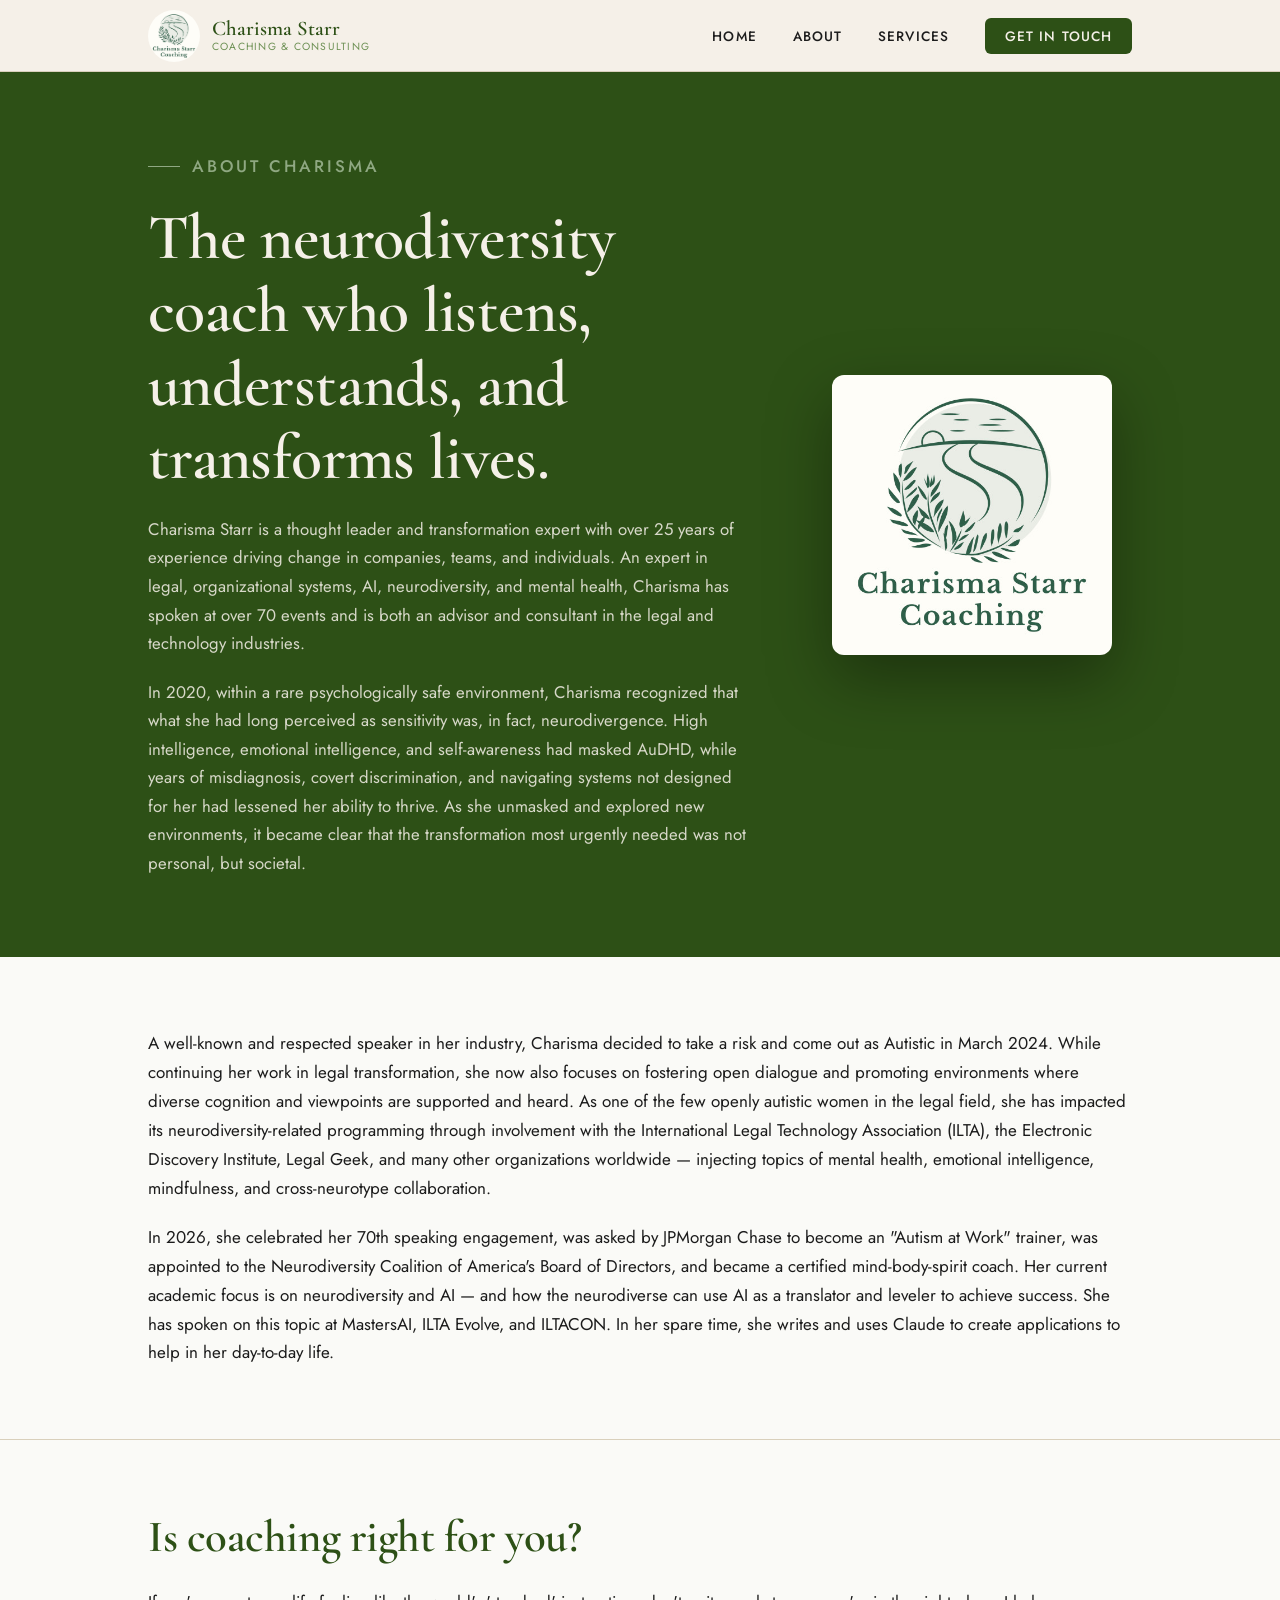
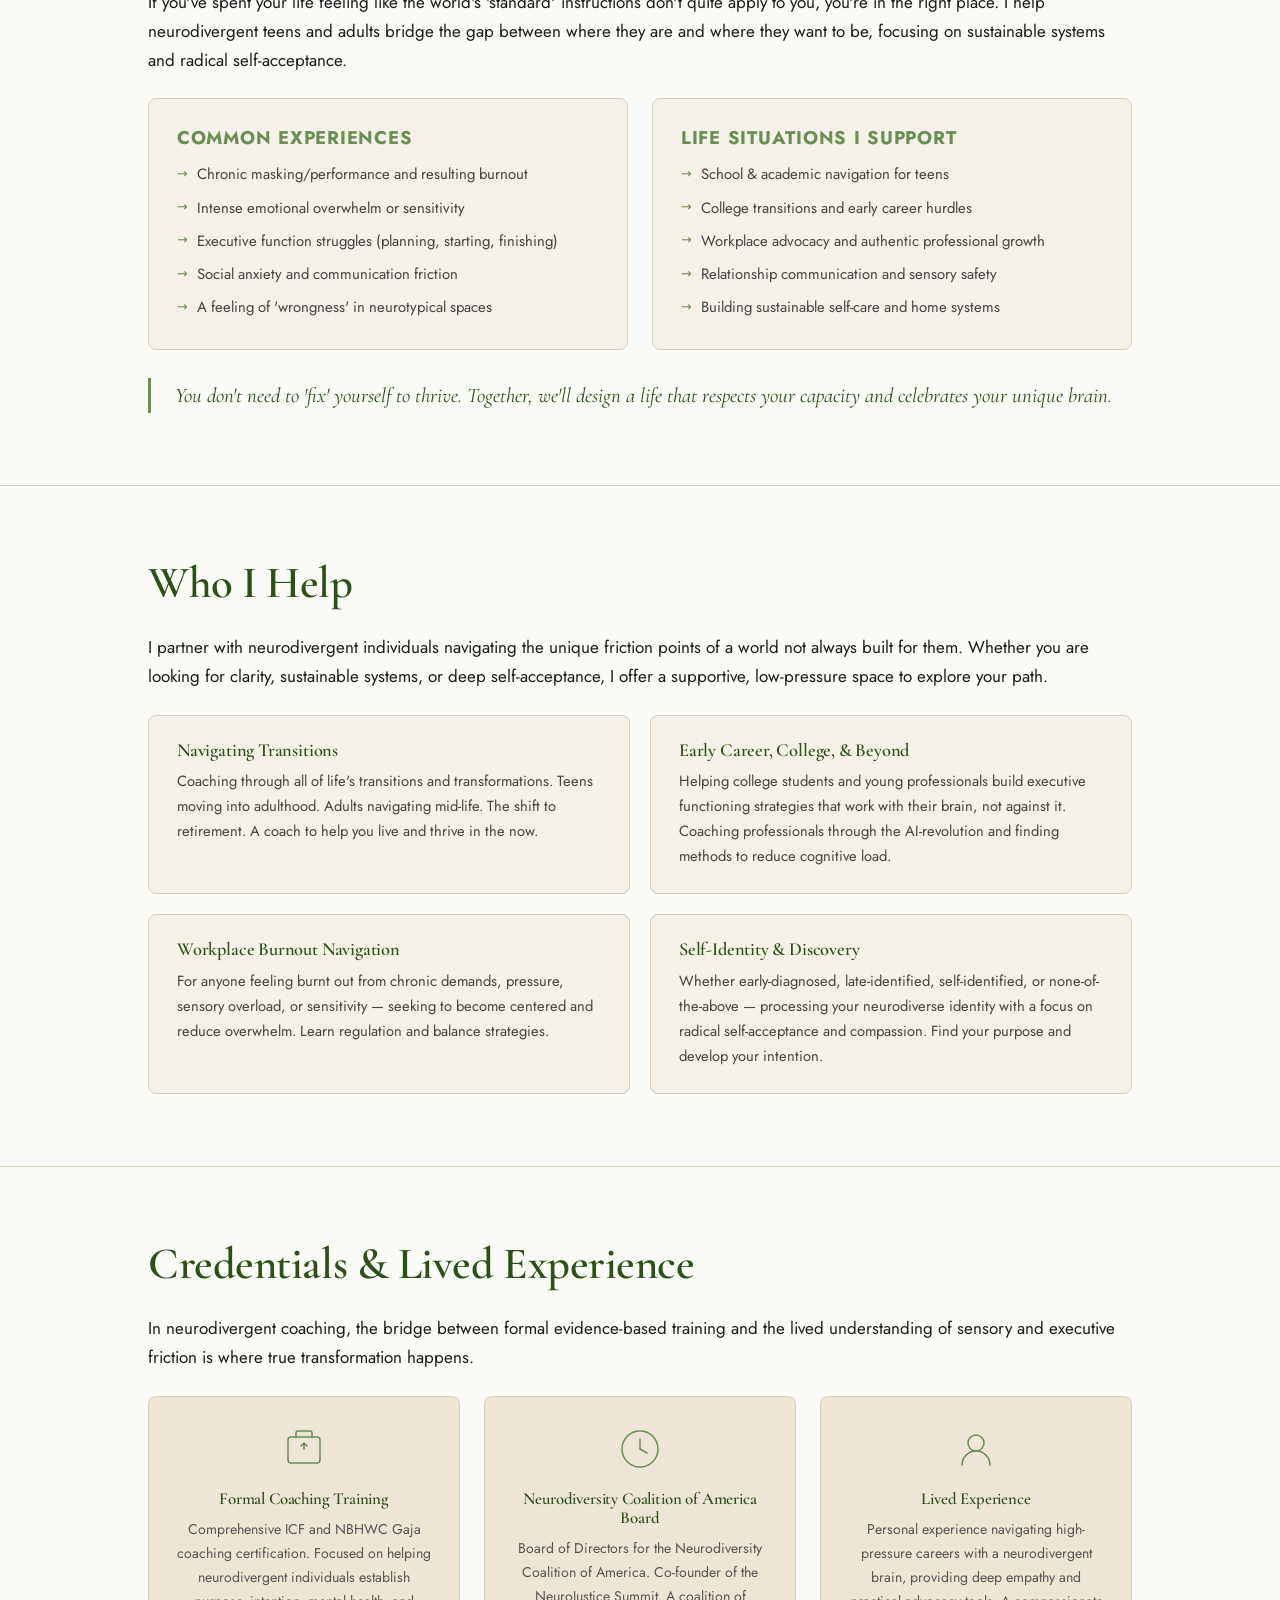
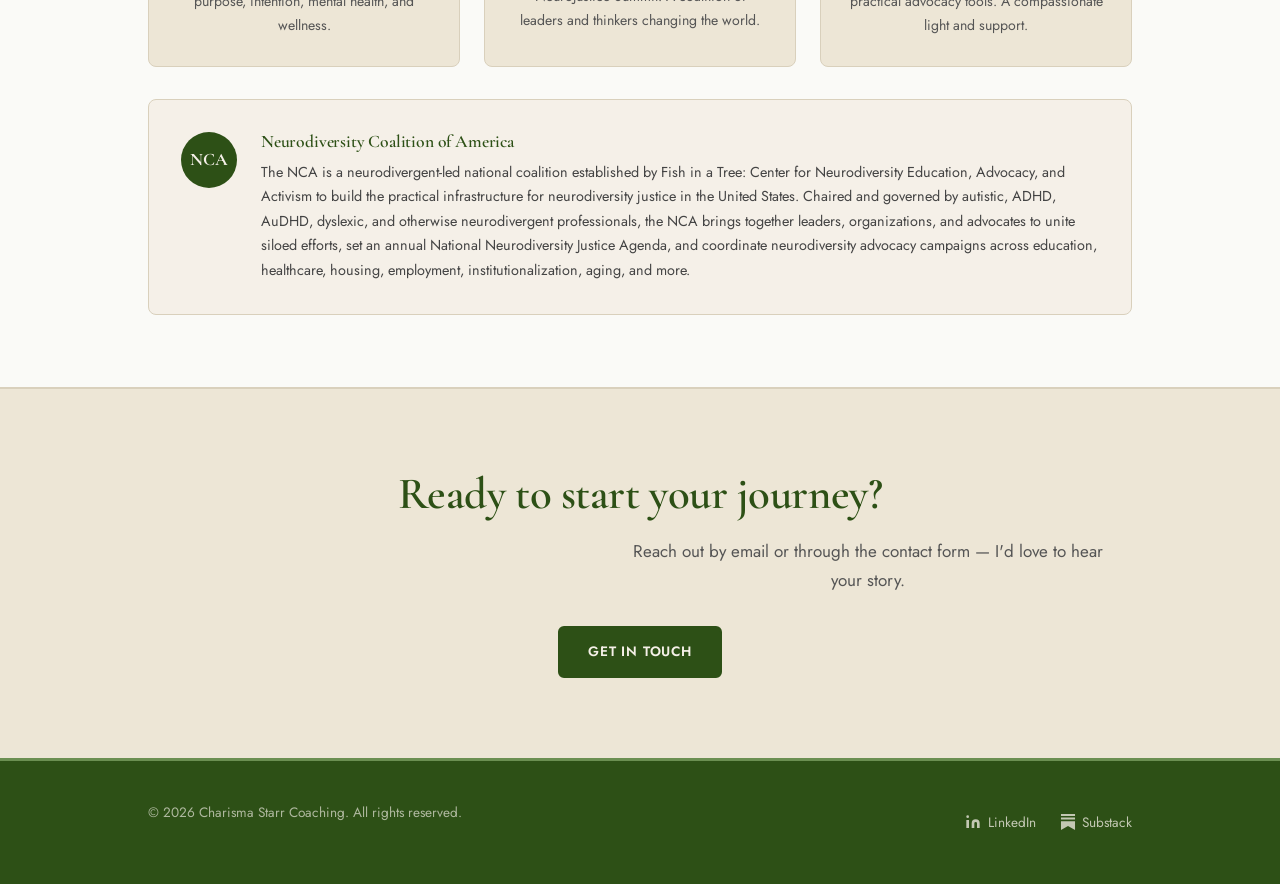
==== about.html @ 2026d655 "Initial commit — Charisma Starr website" ====
<!DOCTYPE html>
<html lang="en">
<head>
  <meta charset="UTF-8" />
  <meta name="viewport" content="width=device-width, initial-scale=1.0" />
  <title>About | Charisma Starr</title>
  <meta name="description" content="Charisma Starr — thought leader, neurodiversity advocate, certified coach, and transformation expert with over 25 years of experience in legal tech, AI, and organizational change." />
  <meta property="og:title" content="About | Charisma Starr" />
  <meta property="og:type" content="website" />
  <meta property="og:url" content="https://www.charismastarr.com/about" />
  <link rel="preconnect" href="https://fonts.googleapis.com" />
  <link rel="preconnect" href="https://fonts.gstatic.com" crossorigin />
  <link href="https://fonts.googleapis.com/css2?family=Cormorant+Garamond:ital,wght@0,400;0,600;1,400;1,600&family=Jost:wght@300;400;500;600&display=swap" rel="stylesheet" />
  <link rel="stylesheet" href="css/style.css" />
</head>
<body>

<!-- ── NAV ── -->
<nav aria-label="Main navigation">
  <div class="nav-inner">
    <a href="index.html" class="nav-logo" aria-label="Charisma Starr — Home">
      <img src="images/logo.jpeg" alt="Charisma Starr Coaching logo" style="height:52px;width:52px;border-radius:50%;object-fit:cover;background:var(--cream);" />
      <div class="nav-logo-text">Charisma Starr<span>Coaching &amp; Consulting</span></div>
    </a>
    <ul class="nav-links" role="list">
      <li><a href="index.html">Home</a></li>
      <li><a href="about.html">About</a></li>
      <li><a href="index.html#services">Services</a></li>
      <li><a href="index.html#contact" class="nav-cta">Get in Touch</a></li>
    </ul>
    <button class="hamburger" id="hamburger" aria-label="Open menu" aria-expanded="false">
      <span></span><span></span><span></span>
    </button>
  </div>
</nav>
<div class="mobile-menu" id="mobile-menu" role="navigation" aria-label="Mobile navigation">
  <a href="index.html">Home</a>
  <a href="about.html">About</a>
  <a href="index.html#services">Services</a>
  <a href="index.html#contact">Get in Touch</a>
</div>

<!-- ── ABOUT HERO ── -->
<section class="about-hero" aria-labelledby="about-heading">
  <div class="container">
    <div class="about-hero-inner">
      <div>
        <p class="hero-eyebrow" style="color:var(--mist);">About Charisma</p>
        <h1 id="about-heading">The neurodiversity coach who listens, understands, and transforms lives.</h1>
        <p>Charisma Starr is a thought leader and transformation expert with over 25 years of experience driving change in companies, teams, and individuals. An expert in legal, organizational systems, AI, neurodiversity, and mental health, Charisma has spoken at over 70 events and is both an advisor and consultant in the legal and technology industries.</p>
        <p>In 2020, within a rare psychologically safe environment, Charisma recognized that what she had long perceived as sensitivity was, in fact, neurodivergence. High intelligence, emotional intelligence, and self-awareness had masked AuDHD, while years of misdiagnosis, covert discrimination, and navigating systems not designed for her had lessened her ability to thrive. As she unmasked and explored new environments, it became clear that the transformation most urgently needed was not personal, but societal.</p>
      </div>
      <div class="about-hero-image">
        <!-- Replace with your headshot when ready:
             <img src="images/charisma-about.jpg" alt="Charisma Starr" style="border-radius:8px;box-shadow:0 24px 64px rgba(0,0,0,0.4);" />
        -->
        <img src="images/logo.jpeg" alt="Charisma Starr Coaching" style="width:100%;max-width:280px;margin-inline:auto;border-radius:12px;box-shadow:0 24px 64px rgba(0,0,0,0.35);display:block;background:var(--cream);" />
      </div>
    </div>
  </div>
</section>

<!-- ── ABOUT BODY ── -->
<div class="about-body">

  <!-- Story continued -->
  <section class="about-section" aria-label="Charisma's story">
    <div class="container">
      <p>A well-known and respected speaker in her industry, Charisma decided to take a risk and come out as Autistic in March 2024. While continuing her work in legal transformation, she now also focuses on fostering open dialogue and promoting environments where diverse cognition and viewpoints are supported and heard. As one of the few openly autistic women in the legal field, she has impacted its neurodiversity-related programming through involvement with the International Legal Technology Association (ILTA), the Electronic Discovery Institute, Legal Geek, and many other organizations worldwide — injecting topics of mental health, emotional intelligence, mindfulness, and cross-neurotype collaboration.</p>
      <p>In 2026, she celebrated her 70th speaking engagement, was asked by JPMorgan Chase to become an "Autism at Work" trainer, was appointed to the Neurodiversity Coalition of America's Board of Directors, and became a certified mind-body-spirit coach. Her current academic focus is on neurodiversity and AI — and how the neurodiverse can use AI as a translator and leveler to achieve success. She has spoken on this topic at MastersAI, ILTA Evolve, and ILTACON. In her spare time, she writes and uses Claude to create applications to help in her day-to-day life.</p>
    </div>
  </section>

  <!-- Is coaching right for you -->
  <section class="about-section" aria-labelledby="coaching-heading">
    <div class="container">
      <h2 id="coaching-heading">Is coaching right for you?</h2>
      <p>If you've spent your life feeling like the world's 'standard' instructions don't quite apply to you, you're in the right place. I help neurodivergent teens and adults bridge the gap between where they are and where they want to be, focusing on sustainable systems and radical self-acceptance.</p>

      <div class="cards-two">
        <div class="info-card">
          <h4>Common Experiences</h4>
          <ul>
            <li>Chronic masking/performance and resulting burnout</li>
            <li>Intense emotional overwhelm or sensitivity</li>
            <li>Executive function struggles (planning, starting, finishing)</li>
            <li>Social anxiety and communication friction</li>
            <li>A feeling of 'wrongness' in neurotypical spaces</li>
          </ul>
        </div>
        <div class="info-card">
          <h4>Life Situations I Support</h4>
          <ul>
            <li>School &amp; academic navigation for teens</li>
            <li>College transitions and early career hurdles</li>
            <li>Workplace advocacy and authentic professional growth</li>
            <li>Relationship communication and sensory safety</li>
            <li>Building sustainable self-care and home systems</li>
          </ul>
        </div>
      </div>

      <p class="who-tagline">You don't need to 'fix' yourself to thrive. Together, we'll design a life that respects your capacity and celebrates your unique brain.</p>
    </div>
  </section>

  <!-- Who I Help -->
  <section class="about-section" aria-labelledby="who-heading">
    <div class="container">
      <h2 id="who-heading">Who I Help</h2>
      <p>I partner with neurodivergent individuals navigating the unique friction points of a world not always built for them. Whether you are looking for clarity, sustainable systems, or deep self-acceptance, I offer a supportive, low-pressure space to explore your path.</p>

      <div class="who-grid">
        <div class="who-card">
          <h3>Navigating Transitions</h3>
          <p>Coaching through all of life's transitions and transformations. Teens moving into adulthood. Adults navigating mid-life. The shift to retirement. A coach to help you live and thrive in the now.</p>
        </div>
        <div class="who-card">
          <h3>Early Career, College, &amp; Beyond</h3>
          <p>Helping college students and young professionals build executive functioning strategies that work with their brain, not against it. Coaching professionals through the AI-revolution and finding methods to reduce cognitive load.</p>
        </div>
        <div class="who-card">
          <h3>Workplace Burnout Navigation</h3>
          <p>For anyone feeling burnt out from chronic demands, pressure, sensory overload, or sensitivity — seeking to become centered and reduce overwhelm. Learn regulation and balance strategies.</p>
        </div>
        <div class="who-card">
          <h3>Self-Identity &amp; Discovery</h3>
          <p>Whether early-diagnosed, late-identified, self-identified, or none-of-the-above — processing your neurodiverse identity with a focus on radical self-acceptance and compassion. Find your purpose and develop your intention.</p>
        </div>
      </div>
    </div>
  </section>

  <!-- Credentials -->
  <section class="about-section" aria-labelledby="cred-heading">
    <div class="container">
      <h2 id="cred-heading">Credentials &amp; Lived Experience</h2>
      <p>In neurodivergent coaching, the bridge between formal evidence-based training and the lived understanding of sensory and executive friction is where true transformation happens.</p>

      <div class="cred-grid">
        <div class="cred-card">
          <div class="cred-icon" aria-hidden="true">
            <svg viewBox="0 0 48 48" fill="none" stroke="currentColor" stroke-width="1.5"><rect x="8" y="12" width="32" height="26" rx="3"/><path d="M16 12V8a2 2 0 012-2h12a2 2 0 012 2v4" stroke-linecap="round"/><path d="M24 24v-6M21 21l3-3 3 3" stroke-linecap="round" stroke-linejoin="round"/></svg>
          </div>
          <h3>Formal Coaching Training</h3>
          <p>Comprehensive ICF and NBHWC Gaja coaching certification. Focused on helping neurodivergent individuals establish purpose, intention, mental health, and wellness.</p>
        </div>
        <div class="cred-card">
          <div class="cred-icon" aria-hidden="true">
            <svg viewBox="0 0 48 48" fill="none" stroke="currentColor" stroke-width="1.5"><circle cx="24" cy="24" r="18"/><path d="M24 14v10l7 4" stroke-linecap="round"/></svg>
          </div>
          <h3>Neurodiversity Coalition of America Board</h3>
          <p>Board of Directors for the Neurodiversity Coalition of America. Co-founder of the NeuroJustice Summit. A coalition of leaders and thinkers changing the world.</p>
        </div>
        <div class="cred-card">
          <div class="cred-icon" aria-hidden="true">
            <svg viewBox="0 0 48 48" fill="none" stroke="currentColor" stroke-width="1.5"><circle cx="24" cy="18" r="8"/><path d="M10 40c0-7.732 6.268-14 14-14s14 6.268 14 14" stroke-linecap="round"/></svg>
          </div>
          <h3>Lived Experience</h3>
          <p>Personal experience navigating high-pressure careers with a neurodivergent brain, providing deep empathy and practical advocacy tools. A compassionate light and support.</p>
        </div>
      </div>

      <!-- NCA block -->
      <div class="nca-block">
        <div class="nca-badge" aria-hidden="true">NCA</div>
        <div>
          <h3>Neurodiversity Coalition of America</h3>
          <p>The NCA is a neurodivergent-led national coalition established by Fish in a Tree: Center for Neurodiversity Education, Advocacy, and Activism to build the practical infrastructure for neurodiversity justice in the United States. Chaired and governed by autistic, ADHD, AuDHD, dyslexic, and otherwise neurodivergent professionals, the NCA brings together leaders, organizations, and advocates to unite siloed efforts, set an annual National Neurodiversity Justice Agenda, and coordinate neurodiversity advocacy campaigns across education, healthcare, housing, employment, institutionalization, aging, and more.</p>
        </div>
      </div>
    </div>
  </section>

  <!-- CTA -->
  <section style="background:var(--parchment);padding-block:clamp(3rem,7vw,5rem);text-align:center;border-top:1px solid var(--border);" aria-label="Call to action">
    <div class="container">
      <h2 style="color:var(--forest);margin-bottom:1rem;">Ready to start your journey?</h2>
      <p style="color:#555;max-width:480px;margin-inline:auto 1.5rem;margin-bottom:2rem;">Reach out by email or through the contact form — I'd love to hear your story.</p>
      <a href="index.html#contact" class="btn btn-forest">Get in Touch</a>
    </div>
  </section>

</div>

<!-- ── FOOTER ── -->
<footer>
  <div class="container">
    <div class="footer-inner">
      <p class="footer-copy">© 2026 Charisma Starr Coaching. All rights reserved.</p>
      <div class="footer-links">
        <a href="https://www.linkedin.com/in/charisma-starr-34b11ab" target="_blank" rel="noopener">
          <svg width="16" height="16" viewBox="0 0 24 24" fill="currentColor"><path d="M16 8a6 6 0 016 6v7h-4v-7a2 2 0 00-2-2 2 2 0 00-2 2v7h-4v-7a6 6 0 016-6zM2 9h4v12H2z"/><circle cx="4" cy="4" r="2"/></svg>
          LinkedIn
        </a>
        <a href="https://substack.com/@charismastarr" target="_blank" rel="noopener">
          <svg width="16" height="16" viewBox="0 0 24 24" fill="currentColor"><path d="M22.539 8.242H1.46V5.406h21.08v2.836zM1.46 10.812V24L12 18.11 22.54 24V10.812H1.46zM22.54 0H1.46v2.836h21.08V0z"/></svg>
          Substack
        </a>
      </div>
    </div>
  </div>
</footer>

<script src="js/nav.js"></script>
</body>
</html>
---- css/style.css ----
/* ── TOKENS ─────────────────────────────────────────── */
:root {
  --forest:   #2D5016;
  --sage:     #6B8F52;
  --cream:    #F5F0E8;
  --parchment:#EDE6D6;
  --ink:      #1C1C1C;
  --mist:     #8FA882;
  --warm-white:#FAFAF7;
  --border:   #D9D0BC;

  --font-display: 'Cormorant Garamond', Georgia, serif;
  --font-body:    'Jost', system-ui, sans-serif;

  --radius: 6px;
  --max-w:  1080px;
  --nav-h:  72px;
}

/* ── RESET ──────────────────────────────────────────── */
*, *::before, *::after { box-sizing: border-box; margin: 0; padding: 0; }
html { scroll-behavior: smooth; }
body {
  font-family: var(--font-body);
  background: var(--warm-white);
  color: var(--ink);
  font-size: 17px;
  line-height: 1.7;
  -webkit-font-smoothing: antialiased;
}
img { max-width: 100%; display: block; }
a { color: inherit; text-decoration: none; }

/* ── TYPOGRAPHY ─────────────────────────────────────── */
h1, h2, h3, h4 {
  font-family: var(--font-display);
  font-weight: 600;
  line-height: 1.15;
  letter-spacing: -0.01em;
}
h1 { font-size: clamp(2.4rem, 5vw, 4rem); }
h2 { font-size: clamp(1.8rem, 3.5vw, 2.8rem); }
h3 { font-size: clamp(1.3rem, 2.5vw, 1.8rem); }
h4 { font-size: 1.15rem; font-weight: 700; font-family: var(--font-body); letter-spacing: 0.04em; text-transform: uppercase; color: var(--sage); }
p  { margin-bottom: 1.25rem; }
p:last-child { margin-bottom: 0; }

/* ── LAYOUT ─────────────────────────────────────────── */
.container {
  width: 100%;
  max-width: var(--max-w);
  margin-inline: auto;
  padding-inline: clamp(1.25rem, 5vw, 3rem);
}
section { padding-block: clamp(3.5rem, 8vw, 6rem); }

/* ── NAV ────────────────────────────────────────────── */
nav {
  position: sticky;
  top: 0;
  z-index: 100;
  background: var(--cream);
  border-bottom: 1px solid var(--border);
  height: var(--nav-h);
  display: flex;
  align-items: center;
}
.nav-inner {
  display: flex;
  align-items: center;
  justify-content: space-between;
  width: 100%;
  max-width: var(--max-w);
  margin-inline: auto;
  padding-inline: clamp(1.25rem, 5vw, 3rem);
}
.nav-logo {
  display: flex;
  align-items: center;
  gap: 0.75rem;
}
.nav-logo img {
  height: 48px;
  width: 48px;
  border-radius: 50%;
  object-fit: cover;
}
.nav-logo-text {
  font-family: var(--font-display);
  font-size: 1.3rem;
  font-weight: 600;
  color: var(--forest);
  line-height: 1.1;
}
.nav-logo-text span {
  display: block;
  font-family: var(--font-body);
  font-size: 0.65rem;
  font-weight: 400;
  letter-spacing: 0.12em;
  text-transform: uppercase;
  color: var(--sage);
}
.nav-links {
  display: flex;
  gap: 2.25rem;
  list-style: none;
  align-items: center;
}
.nav-links a {
  font-size: 0.85rem;
  font-weight: 500;
  letter-spacing: 0.08em;
  text-transform: uppercase;
  color: var(--ink);
  transition: color 0.2s;
}
.nav-links a:hover,
.nav-links a.active { color: var(--forest); }
.nav-links a.active {
  border-bottom: 2px solid var(--sage);
  padding-bottom: 2px;
}
.nav-cta {
  background: var(--forest);
  color: var(--cream) !important;
  padding: 0.5rem 1.25rem;
  border-radius: var(--radius);
  border-bottom: none !important;
}
.nav-cta:hover { background: var(--sage) !important; color: white !important; }

/* hamburger */
.hamburger {
  display: none;
  flex-direction: column;
  gap: 5px;
  cursor: pointer;
  background: none;
  border: none;
  padding: 4px;
}
.hamburger span {
  display: block;
  width: 24px;
  height: 2px;
  background: var(--forest);
  transition: all 0.3s;
}
.mobile-menu {
  display: none;
  position: fixed;
  top: var(--nav-h);
  left: 0; right: 0;
  background: var(--cream);
  border-bottom: 1px solid var(--border);
  padding: 1.5rem 2rem 2rem;
  z-index: 99;
}
.mobile-menu.open { display: flex; flex-direction: column; gap: 1.25rem; }
.mobile-menu a {
  font-size: 1rem;
  font-weight: 500;
  letter-spacing: 0.06em;
  text-transform: uppercase;
  color: var(--ink);
  border-bottom: 1px solid var(--border);
  padding-bottom: 1rem;
}
.mobile-menu a:last-child { border-bottom: none; }

/* ── HERO ────────────────────────────────────────────── */
.hero {
  background: var(--forest);
  color: var(--cream);
  padding-block: clamp(4rem, 10vw, 7rem);
  position: relative;
  overflow: hidden;
}
.hero::before {
  content: '';
  position: absolute;
  inset: 0;
  background: radial-gradient(ellipse 70% 80% at 80% 50%, rgba(107,143,82,0.18) 0%, transparent 70%);
  pointer-events: none;
}
.hero-inner {
  display: grid;
  grid-template-columns: 1fr 380px;
  gap: 4rem;
  align-items: center;
}
.hero-eyebrow {
  font-family: var(--font-body);
  font-size: 0.75rem;
  font-weight: 500;
  letter-spacing: 0.18em;
  text-transform: uppercase;
  color: var(--mist);
  margin-bottom: 1.25rem;
  display: flex;
  align-items: center;
  gap: 0.75rem;
}
.hero-eyebrow::before {
  content: '';
  display: block;
  width: 32px;
  height: 1px;
  background: var(--mist);
}
.hero h1 { color: var(--cream); margin-bottom: 1.5rem; }
.hero h1 em {
  font-style: normal;
  color: var(--mist);
}
.hero-sub {
  font-size: 1.1rem;
  color: rgba(245,240,232,0.8);
  max-width: 520px;
  margin-bottom: 2.25rem;
}
.hero-actions { display: flex; gap: 1rem; flex-wrap: wrap; }
.btn {
  display: inline-block;
  padding: 0.75rem 1.75rem;
  border-radius: var(--radius);
  font-family: var(--font-body);
  font-size: 0.85rem;
  font-weight: 600;
  letter-spacing: 0.06em;
  text-transform: uppercase;
  transition: all 0.2s;
  cursor: pointer;
  border: 2px solid transparent;
}
.btn-primary {
  background: var(--cream);
  color: var(--forest);
}
.btn-primary:hover { background: var(--parchment); }
.btn-outline {
  border-color: rgba(245,240,232,0.4);
  color: var(--cream);
}
.btn-outline:hover { border-color: var(--cream); background: rgba(255,255,255,0.06); }
.btn-forest {
  background: var(--forest);
  color: var(--cream);
  border-color: var(--forest);
}
.btn-forest:hover { background: var(--sage); border-color: var(--sage); }

.hero-image-wrap {
  position: relative;
}
.hero-image-wrap img {
  width: 100%;
  border-radius: 8px;
  box-shadow: 0 24px 64px rgba(0,0,0,0.4);
  aspect-ratio: 3/4;
  object-fit: cover;
}
.hero-image-placeholder {
  width: 100%;
  aspect-ratio: 3/4;
  background: rgba(107,143,82,0.15);
  border-radius: 8px;
  border: 1px solid rgba(107,143,82,0.3);
  display: flex;
  align-items: center;
  justify-content: center;
  flex-direction: column;
  gap: 0.75rem;
  color: var(--mist);
  font-size: 0.85rem;
  text-align: center;
  padding: 2rem;
}
.hero-image-placeholder svg { opacity: 0.4; }

/* ── PILLARS ─────────────────────────────────────────── */
.pillars {
  background: var(--parchment);
  border-top: 1px solid var(--border);
  border-bottom: 1px solid var(--border);
}
.pillars-grid {
  display: grid;
  grid-template-columns: repeat(3, 1fr);
  gap: 0;
}
.pillar {
  padding: 2.5rem 2rem;
  border-right: 1px solid var(--border);
  transition: background 0.2s;
}
.pillar:last-child { border-right: none; }
.pillar:hover { background: var(--cream); }
.pillar-icon {
  width: 42px;
  height: 42px;
  margin-bottom: 1.25rem;
  color: var(--sage);
}
.pillar h3 {
  font-size: 1.4rem;
  color: var(--forest);
  margin-bottom: 0.6rem;
}
.pillar p { font-size: 0.95rem; color: #444; }

/* ── SERVICES ────────────────────────────────────────── */
.services { background: var(--warm-white); }
.section-header {
  text-align: center;
  margin-bottom: 3rem;
}
.section-header h2 { color: var(--forest); margin-bottom: 0.5rem; }
.section-header p { color: #555; max-width: 520px; margin-inline: auto; }
.services-grid {
  display: grid;
  grid-template-columns: repeat(2, 1fr);
  gap: 1.5rem;
}
.service-card {
  background: var(--cream);
  border: 1px solid var(--border);
  border-radius: 8px;
  overflow: hidden;
  display: flex;
  flex-direction: column;
  transition: box-shadow 0.2s, transform 0.2s;
}
.service-card:hover {
  box-shadow: 0 8px 32px rgba(45,80,22,0.12);
  transform: translateY(-3px);
}
.service-card-image {
  width: 100%;
  aspect-ratio: 16/9;
  object-fit: cover;
  display: block;
}
.service-card-body {
  padding: 1.75rem 2rem 1.5rem;
  display: flex;
  flex-direction: column;
  flex: 1;
}
.service-duration {
  font-size: 0.75rem;
  font-weight: 500;
  letter-spacing: 0.1em;
  text-transform: uppercase;
  color: var(--sage);
  margin-bottom: 0.6rem;
}
.service-card-body h3 {
  font-size: 1.35rem;
  color: var(--forest);
  margin-bottom: 0.75rem;
}
.service-card-body p { font-size: 0.95rem; color: #444; flex: 1; }
.service-footer {
  display: flex;
  align-items: center;
  justify-content: space-between;
  margin-top: 1.5rem;
  padding-top: 1.25rem;
  border-top: 1px solid var(--border);
}
.service-price {
  font-family: var(--font-display);
  font-size: 1.5rem;
  font-weight: 600;
  color: var(--forest);
}
.service-cta {
  font-size: 0.8rem;
  font-weight: 600;
  letter-spacing: 0.08em;
  text-transform: uppercase;
  color: var(--sage);
  display: flex;
  align-items: center;
  gap: 0.4rem;
  transition: color 0.2s, gap 0.2s;
}
.service-card:hover .service-cta { color: var(--forest); gap: 0.65rem; }

/* ── CONTACT ─────────────────────────────────────────── */
.contact { background: var(--parchment); }
.contact-grid {
  display: grid;
  grid-template-columns: 1fr 1.2fr;
  gap: 4rem;
  align-items: start;
}
.contact-info h2 { color: var(--forest); margin-bottom: 1rem; }
.contact-info p { color: #444; }
.contact-hours {
  margin-top: 2rem;
  padding: 1.5rem;
  background: var(--cream);
  border: 1px solid var(--border);
  border-radius: 8px;
}
.contact-hours h4 { margin-bottom: 0.75rem; }
.hours-row {
  display: flex;
  justify-content: space-between;
  font-size: 0.9rem;
  padding-block: 0.3rem;
  border-bottom: 1px solid var(--border);
  color: #444;
}
.hours-row:last-child { border-bottom: none; }
.hours-row strong { color: var(--ink); }
.contact-details {
  margin-top: 1.5rem;
  display: flex;
  flex-direction: column;
  gap: 0.6rem;
  font-size: 0.9rem;
  color: #555;
}
.contact-details a { transition: color 0.2s; }
.contact-details a:hover { color: var(--forest); }

/* form */
.contact-form { display: flex; flex-direction: column; gap: 1rem; }
.form-row { display: grid; grid-template-columns: 1fr 1fr; gap: 1rem; }
.form-group { display: flex; flex-direction: column; gap: 0.4rem; }
.form-group label {
  font-size: 0.8rem;
  font-weight: 600;
  letter-spacing: 0.08em;
  text-transform: uppercase;
  color: var(--sage);
}
.form-group input,
.form-group textarea,
.form-group select {
  padding: 0.7rem 1rem;
  border: 1px solid var(--border);
  border-radius: var(--radius);
  font-family: var(--font-body);
  font-size: 0.95rem;
  background: var(--warm-white);
  color: var(--ink);
  transition: border-color 0.2s, box-shadow 0.2s;
  outline: none;
  -webkit-appearance: none;
}
.form-group input:focus,
.form-group textarea:focus,
.form-group select:focus {
  border-color: var(--sage);
  box-shadow: 0 0 0 3px rgba(107,143,82,0.12);
}
.form-group textarea { resize: vertical; min-height: 130px; }
.form-note {
  font-size: 0.82rem;
  color: #777;
  margin-top: -0.25rem;
}
.btn-submit {
  align-self: flex-start;
  background: var(--forest);
  color: var(--cream);
  border: none;
  padding: 0.85rem 2rem;
  border-radius: var(--radius);
  font-family: var(--font-body);
  font-size: 0.85rem;
  font-weight: 600;
  letter-spacing: 0.08em;
  text-transform: uppercase;
  cursor: pointer;
  transition: background 0.2s;
}
.btn-submit:hover { background: var(--sage); }

/* ── FOOTER ──────────────────────────────────────────── */
footer {
  background: var(--forest);
  color: var(--cream);
  padding-block: 2.5rem;
  border-top: 3px solid var(--sage);
}
.footer-inner {
  display: flex;
  align-items: center;
  justify-content: space-between;
  flex-wrap: wrap;
  gap: 1.25rem;
}
.footer-copy { font-size: 0.85rem; color: rgba(245,240,232,0.65); }
.footer-links {
  display: flex;
  gap: 1.5rem;
  align-items: center;
}
.footer-links a {
  font-size: 0.85rem;
  color: rgba(245,240,232,0.75);
  display: flex;
  align-items: center;
  gap: 0.4rem;
  transition: color 0.2s;
}
.footer-links a:hover { color: var(--cream); }

/* ── ABOUT PAGE ──────────────────────────────────────── */
.about-hero {
  background: var(--forest);
  color: var(--cream);
  padding-block: clamp(3rem, 7vw, 5rem);
}
.about-hero-inner {
  display: grid;
  grid-template-columns: 1fr 320px;
  gap: 4rem;
  align-items: center;
}
.about-hero h1 { color: var(--cream); margin-bottom: 1.25rem; }
.about-hero p { color: rgba(245,240,232,0.85); font-size: 1.05rem; }
.about-hero p + p { margin-top: 1rem; }

.about-body { background: var(--warm-white); }
.about-section { padding-block: clamp(2.5rem, 6vw, 4.5rem); border-bottom: 1px solid var(--border); }
.about-section:last-child { border-bottom: none; }
.about-section h2 { color: var(--forest); margin-bottom: 1.5rem; }

.cards-two {
  display: grid;
  grid-template-columns: 1fr 1fr;
  gap: 1.5rem;
  margin-top: 1.5rem;
}
.info-card {
  background: var(--cream);
  border: 1px solid var(--border);
  border-radius: 8px;
  padding: 1.75rem;
}
.info-card h4 { margin-bottom: 0.85rem; }
.info-card ul {
  list-style: none;
  display: flex;
  flex-direction: column;
  gap: 0.5rem;
}
.info-card ul li {
  font-size: 0.93rem;
  color: #444;
  padding-left: 1.25rem;
  position: relative;
}
.info-card ul li::before {
  content: '→';
  position: absolute;
  left: 0;
  color: var(--sage);
  font-size: 0.8rem;
  top: 0.05em;
}
.who-tagline {
  margin-top: 1.75rem;
  font-family: var(--font-display);
  font-size: 1.3rem;
  font-style: italic;
  color: var(--forest);
  padding-left: 1.5rem;
  border-left: 3px solid var(--sage);
}

.who-grid {
  display: grid;
  grid-template-columns: repeat(2, 1fr);
  gap: 1.25rem;
  margin-top: 1.5rem;
}
.who-card {
  background: var(--cream);
  border: 1px solid var(--border);
  border-radius: 8px;
  padding: 1.5rem 1.75rem;
}
.who-card h3 {
  font-size: 1.15rem;
  color: var(--forest);
  margin-bottom: 0.5rem;
}
.who-card p { font-size: 0.92rem; color: #444; margin: 0; }

.cred-grid {
  display: grid;
  grid-template-columns: repeat(3, 1fr);
  gap: 1.5rem;
  margin-top: 1.5rem;
}
.cred-card {
  background: var(--parchment);
  border: 1px solid var(--border);
  border-radius: 8px;
  padding: 1.75rem;
  text-align: center;
}
.cred-card .cred-icon {
  width: 48px;
  height: 48px;
  margin: 0 auto 1rem;
  color: var(--sage);
}
.cred-card h3 {
  font-size: 1.05rem;
  color: var(--forest);
  margin-bottom: 0.6rem;
}
.cred-card p { font-size: 0.88rem; color: #555; margin: 0; }

.nca-block {
  background: var(--cream);
  border: 1px solid var(--border);
  border-radius: 8px;
  padding: 2rem;
  margin-top: 2rem;
  display: flex;
  gap: 1.5rem;
  align-items: flex-start;
}
.nca-block .nca-badge {
  flex-shrink: 0;
  width: 56px;
  height: 56px;
  background: var(--forest);
  border-radius: 50%;
  display: flex;
  align-items: center;
  justify-content: center;
  color: var(--cream);
  font-family: var(--font-display);
  font-size: 1.1rem;
  font-weight: 700;
}
.nca-block h3 { color: var(--forest); margin-bottom: 0.5rem; font-size: 1.1rem; }
.nca-block p { font-size: 0.9rem; color: #444; margin: 0; }

/* ── RESPONSIVE ──────────────────────────────────────── */
@media (max-width: 860px) {
  .nav-links { display: none; }
  .hamburger { display: flex; }

  .hero-inner,
  .about-hero-inner,
  .contact-grid { grid-template-columns: 1fr; gap: 2.5rem; }
  .hero-image-wrap,
  .about-hero-image { order: -1; max-width: 300px; margin-inline: auto; }

  .pillars-grid { grid-template-columns: 1fr; }
  .pillar { border-right: none; border-bottom: 1px solid var(--border); }
  .pillar:last-child { border-bottom: none; }

  .services-grid,
  .cards-two,
  .who-grid,
  .cred-grid { grid-template-columns: 1fr; }

  .form-row { grid-template-columns: 1fr; }

  .footer-inner { flex-direction: column; text-align: center; }
}
@media (max-width: 480px) {
  .hero-actions { flex-direction: column; align-items: flex-start; }
}
@media (prefers-reduced-motion: reduce) {
  * { transition: none !important; animation: none !important; }
}
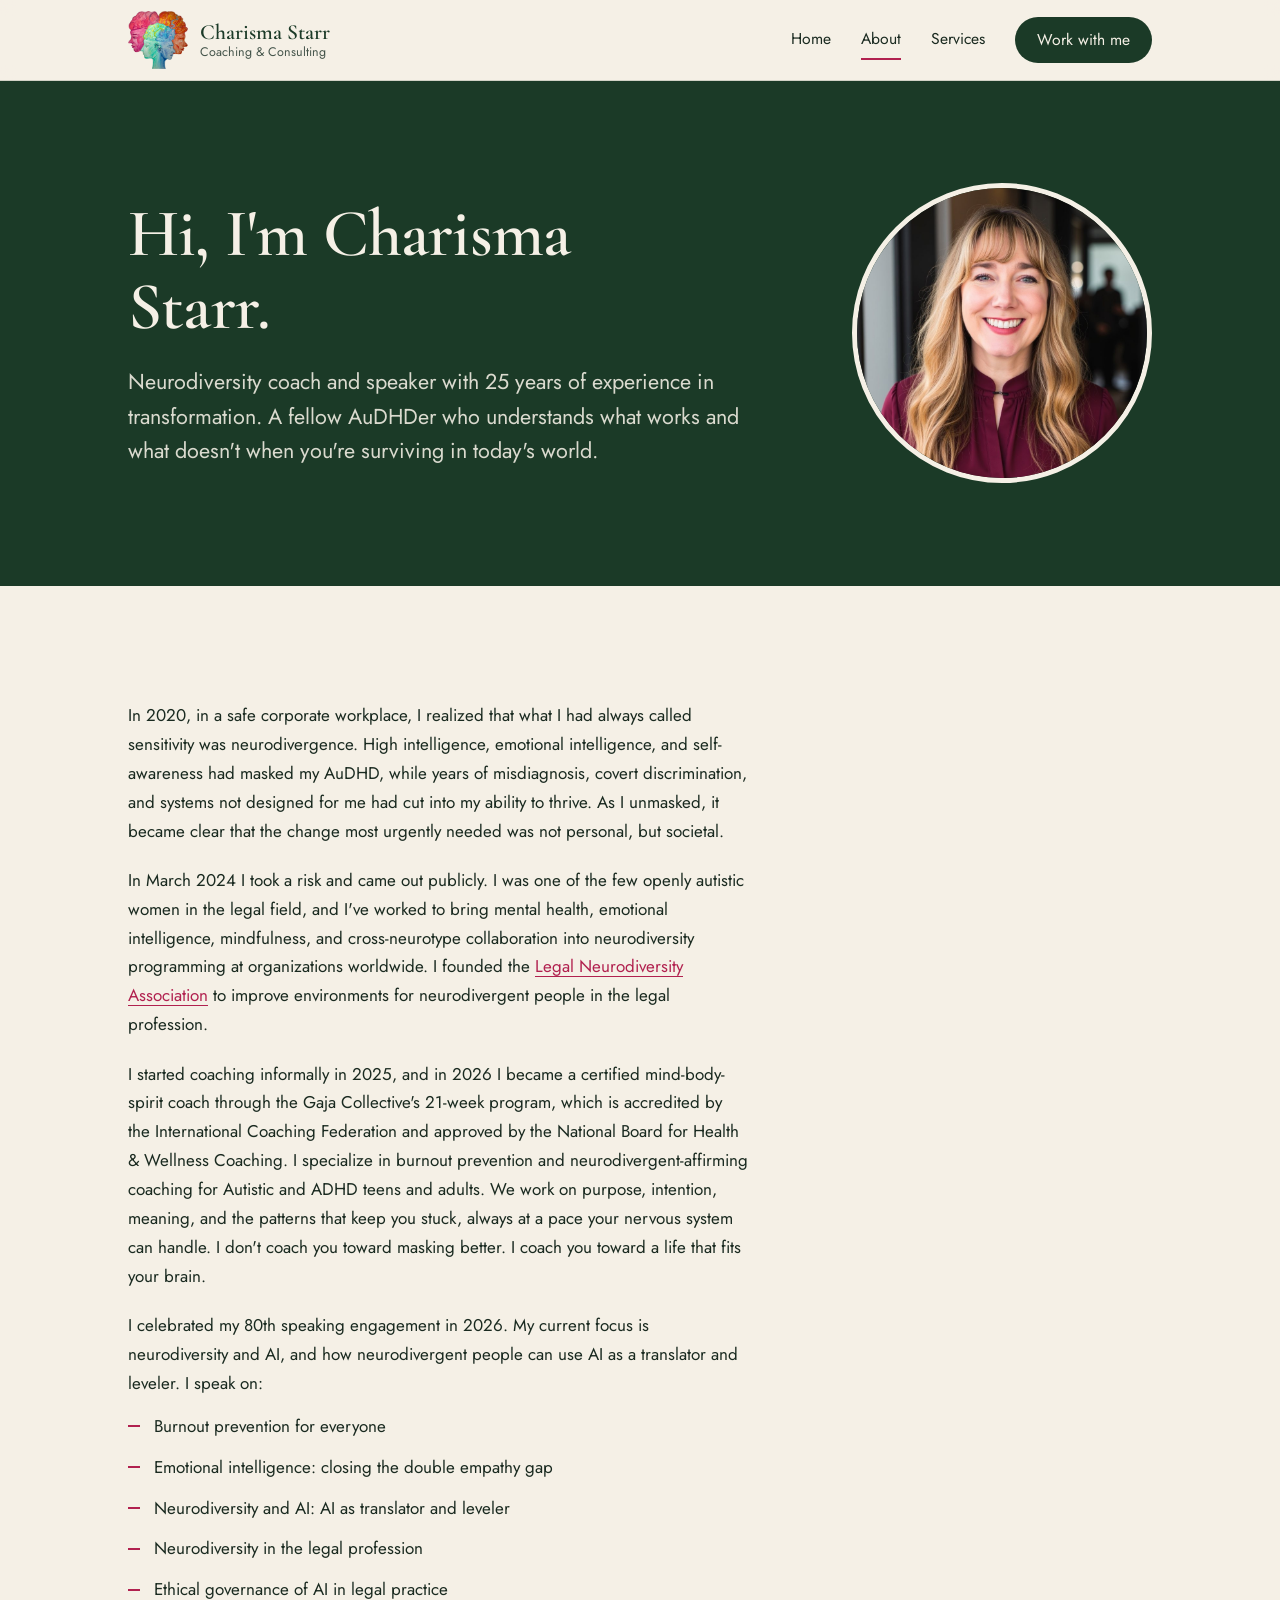
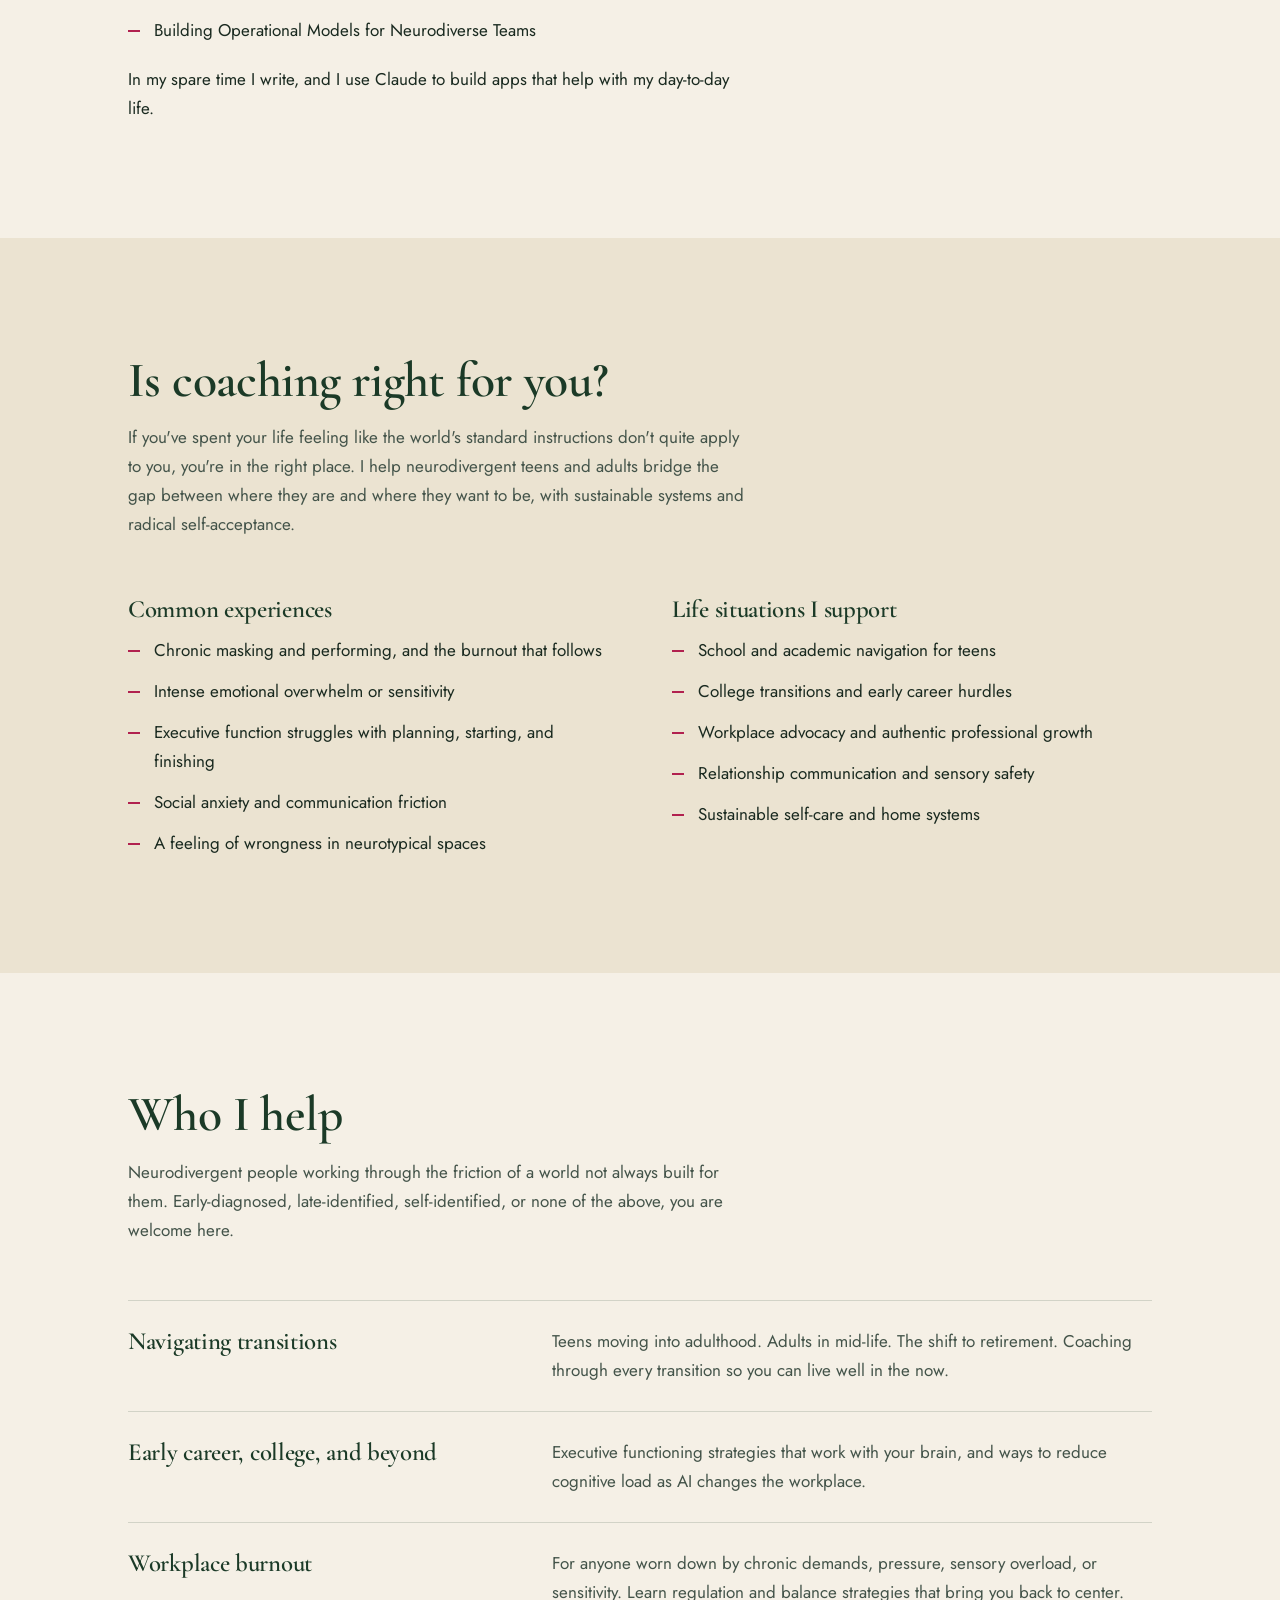
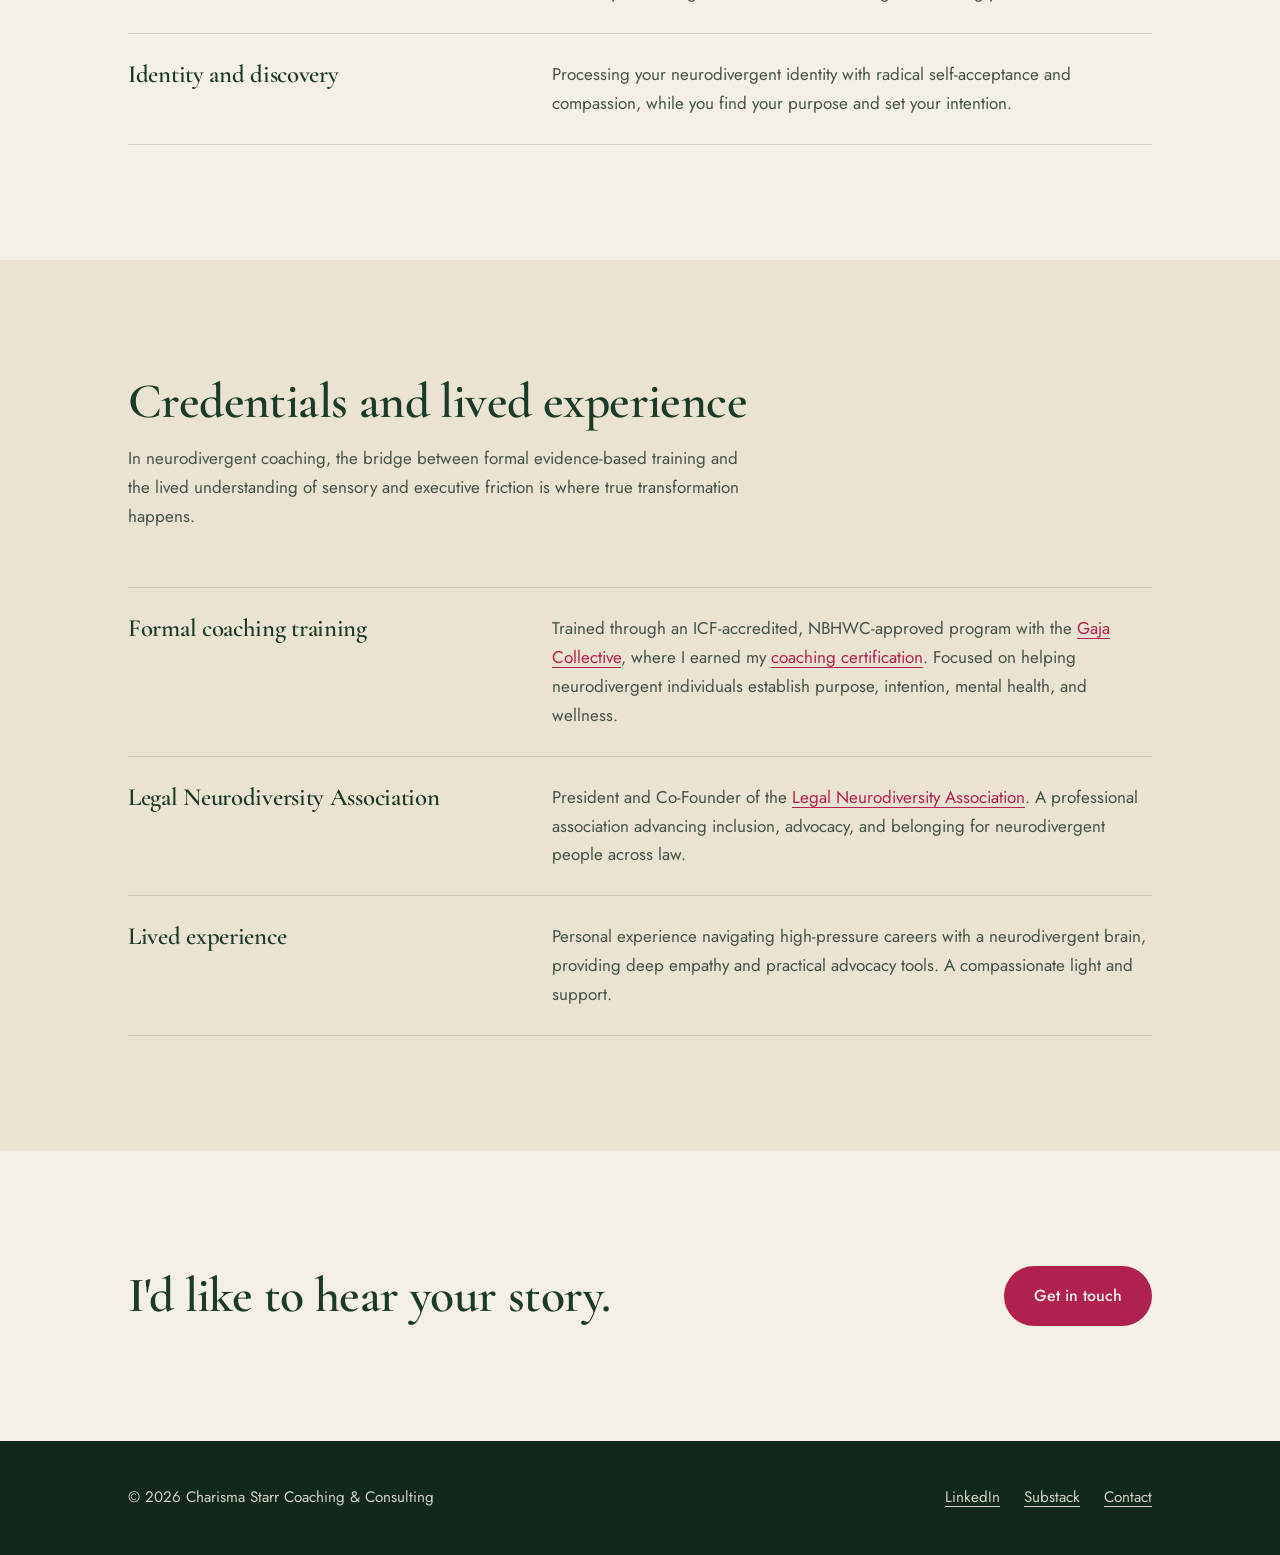
==== commit 7e9f4742: "Add files via upload Update with new website" ====
--- a/about.html
+++ b/about.html
@@ -1,207 +1,170 @@
 <!DOCTYPE html>
 <html lang="en">
 <head>
-  <meta charset="UTF-8" />
-  <meta name="viewport" content="width=device-width, initial-scale=1.0" />
-  <title>About | Charisma Starr</title>
-  <meta name="description" content="Charisma Starr — thought leader, neurodiversity advocate, certified coach, and transformation expert with over 25 years of experience in legal tech, AI, and organizational change." />
-  <meta property="og:title" content="About | Charisma Starr" />
-  <meta property="og:type" content="website" />
-  <meta property="og:url" content="https://www.charismastarr.com/about" />
-  <link rel="preconnect" href="https://fonts.googleapis.com" />
-  <link rel="preconnect" href="https://fonts.gstatic.com" crossorigin />
-  <link href="https://fonts.googleapis.com/css2?family=Cormorant+Garamond:ital,wght@0,400;0,600;1,400;1,600&family=Jost:wght@300;400;500;600&display=swap" rel="stylesheet" />
-  <link rel="stylesheet" href="css/style.css" />
+<title>About | Charisma Starr Coaching &amp; Consulting</title>
+<meta name="description" content="Charisma Starr is a neurodiversity coach and speaker with 25 years of experience in transformation. A fellow AuDHDer who understands what works and what doesn't when you're surviving in today's world.">
+<meta property="og:title" content="About | Charisma Starr">
+<meta charset="UTF-8">
+<meta name="viewport" content="width=device-width, initial-scale=1">
+<meta property="og:site_name" content="Charisma Starr Coaching &amp; Consulting">
+<meta property="og:type" content="website">
+<meta property="og:url" content="https://charismastarr.com">
+<link rel="icon" href="images/mark.png">
+<link rel="preconnect" href="https://fonts.googleapis.com">
+<link rel="preconnect" href="https://fonts.gstatic.com" crossorigin>
+<link href="https://fonts.googleapis.com/css2?family=Cormorant+Garamond:ital,wght@0,500;0,600;0,700;1,500&family=Jost:wght@300;400;500;600&display=swap" rel="stylesheet">
+<link rel="stylesheet" href="css/style.css">
 </head>
 <body>
+<a class="skip" href="#main">Skip to content</a>
+<header class="site-header">
+  <div class="wrap header-inner">
+    <a class="brand" href="index.html" aria-label="Charisma Starr Coaching &amp; Consulting, home">
+      <img src="images/heads_nav.png" alt="" width="62" height="60">
+      <span class="brand-name">Charisma Starr<small>Coaching &amp; Consulting</small></span>
+    </a>
+    <button class="menu-btn" id="menu-btn" aria-expanded="false" aria-controls="nav" aria-label="Open menu"><span></span><span></span><span></span></button>
+    <nav class="nav" id="nav" aria-label="Main">
+      <a href="index.html">Home</a>
+      <a href="about.html" aria-current="page">About</a>
+      <a href="services.html">Services</a>
+      <a href="contact.html" class="nav-cta">Work with me</a>
+    </nav>
+  </div>
+</header>
 
-<!-- ── NAV ── -->
-<nav aria-label="Main navigation">
-  <div class="nav-inner">
-    <a href="index.html" class="nav-logo" aria-label="Charisma Starr — Home">
-      <img src="images/logo.jpeg" alt="Charisma Starr Coaching logo" style="height:52px;width:52px;border-radius:50%;object-fit:cover;background:var(--cream);" />
-      <div class="nav-logo-text">Charisma Starr<span>Coaching &amp; Consulting</span></div>
-    </a>
-    <ul class="nav-links" role="list">
-      <li><a href="index.html">Home</a></li>
-      <li><a href="about.html">About</a></li>
-      <li><a href="index.html#services">Services</a></li>
-      <li><a href="index.html#contact" class="nav-cta">Get in Touch</a></li>
-    </ul>
-    <button class="hamburger" id="hamburger" aria-label="Open menu" aria-expanded="false">
-      <span></span><span></span><span></span>
-    </button>
+<main id="main">
+
+<section class="page-head" aria-labelledby="about-h">
+  <div class="wrap page-head-grid">
+    <div>
+      <h1 id="about-h">Hi, I'm Charisma Starr.</h1>
+      <p class="lede">Neurodiversity coach and speaker with 25 years of experience in transformation. A fellow AuDHDer who understands what works and what doesn't when you're surviving in today's world.</p>
+    </div>
+    <img class="portrait" src="images/headshot.jpg" alt="Charisma Starr smiling, wearing a burgundy top" width="300" height="300">
   </div>
-</nav>
-<div class="mobile-menu" id="mobile-menu" role="navigation" aria-label="Mobile navigation">
-  <a href="index.html">Home</a>
-  <a href="about.html">About</a>
-  <a href="index.html#services">Services</a>
-  <a href="index.html#contact">Get in Touch</a>
-</div>
+</section>
 
-<!-- ── ABOUT HERO ── -->
-<section class="about-hero" aria-labelledby="about-heading">
-  <div class="container">
-    <div class="about-hero-inner">
+<section class="section" aria-label="My story">
+  <div class="wrap">
+    <div class="prose">
+      <p>In 2020, in a safe corporate workplace, I realized that what I had always called sensitivity was neurodivergence. High intelligence, emotional intelligence, and self-awareness had masked my AuDHD, while years of misdiagnosis, covert discrimination, and systems not designed for me had cut into my ability to thrive. As I unmasked, it became clear that the change most urgently needed was not personal, but societal.</p>
+      <p>In March 2024 I took a risk and came out publicly. I was one of the few openly autistic women in the legal field, and I've worked to bring mental health, emotional intelligence, mindfulness, and cross-neurotype collaboration into neurodiversity programming at organizations worldwide. I founded the <a href="https://legalneurodiversityassociation.org/" target="_blank" rel="noopener">Legal Neurodiversity Association</a> to improve environments for neurodivergent people in the legal profession.</p>
+      <p>I started coaching informally in 2025, and in 2026 I became a certified mind-body-spirit coach through the Gaja Collective's 21-week program, which is accredited by the International Coaching Federation and approved by the National Board for Health &amp; Wellness Coaching. I specialize in burnout prevention and neurodivergent-affirming coaching for Autistic and ADHD teens and adults. We work on purpose, intention, meaning, and the patterns that keep you stuck, always at a pace your nervous system can handle. I don't coach you toward masking better. I coach you toward a life that fits your brain.</p>
+      <p>I celebrated my 80th speaking engagement in 2026. My current focus is neurodiversity and AI, and how neurodivergent people can use AI as a translator and leveler. I speak on:</p>
+      <ul class="checks speaking-topics">
+        <li>Burnout prevention for everyone</li>
+        <li>Emotional intelligence: closing the double empathy gap</li>
+        <li>Neurodiversity and AI: AI as translator and leveler</li>
+        <li>Neurodiversity in the legal profession</li>
+        <li>Ethical governance of AI in legal practice</li>
+        <li>Building Operational Models for Neurodiverse Teams</li>
+      </ul>
+      <p>In my spare time I write, and I use Claude to build apps that help with my day-to-day life.</p>
+    </div>
+  </div>
+</section>
+
+<section class="section alt" aria-labelledby="right-h">
+  <div class="wrap">
+    <div class="section-head">
+      <h2 id="right-h">Is coaching right for you?</h2>
+      <p>If you've spent your life feeling like the world's standard instructions don't quite apply to you, you're in the right place. I help neurodivergent teens and adults bridge the gap between where they are and where they want to be, with sustainable systems and radical self-acceptance.</p>
+    </div>
+    <div class="two-col">
       <div>
-        <p class="hero-eyebrow" style="color:var(--mist);">About Charisma</p>
-        <h1 id="about-heading">The neurodiversity coach who listens, understands, and transforms lives.</h1>
-        <p>Charisma Starr is a thought leader and transformation expert with over 25 years of experience driving change in companies, teams, and individuals. An expert in legal, organizational systems, AI, neurodiversity, and mental health, Charisma has spoken at over 70 events and is both an advisor and consultant in the legal and technology industries.</p>
-        <p>In 2020, within a rare psychologically safe environment, Charisma recognized that what she had long perceived as sensitivity was, in fact, neurodivergence. High intelligence, emotional intelligence, and self-awareness had masked AuDHD, while years of misdiagnosis, covert discrimination, and navigating systems not designed for her had lessened her ability to thrive. As she unmasked and explored new environments, it became clear that the transformation most urgently needed was not personal, but societal.</p>
+        <h3>Common experiences</h3>
+        <ul class="checks">
+          <li>Chronic masking and performing, and the burnout that follows</li>
+          <li>Intense emotional overwhelm or sensitivity</li>
+          <li>Executive function struggles with planning, starting, and finishing</li>
+          <li>Social anxiety and communication friction</li>
+          <li>A feeling of wrongness in neurotypical spaces</li>
+        </ul>
       </div>
-      <div class="about-hero-image">
-        <!-- Replace with your headshot when ready:
-             <img src="images/charisma-about.jpg" alt="Charisma Starr" style="border-radius:8px;box-shadow:0 24px 64px rgba(0,0,0,0.4);" />
-        -->
-        <img src="images/logo.jpeg" alt="Charisma Starr Coaching" style="width:100%;max-width:280px;margin-inline:auto;border-radius:12px;box-shadow:0 24px 64px rgba(0,0,0,0.35);display:block;background:var(--cream);" />
+      <div>
+        <h3>Life situations I support</h3>
+        <ul class="checks">
+          <li>School and academic navigation for teens</li>
+          <li>College transitions and early career hurdles</li>
+          <li>Workplace advocacy and authentic professional growth</li>
+          <li>Relationship communication and sensory safety</li>
+          <li>Sustainable self-care and home systems</li>
+        </ul>
       </div>
     </div>
   </div>
 </section>
 
-<!-- ── ABOUT BODY ── -->
-<div class="about-body">
-
-  <!-- Story continued -->
-  <section class="about-section" aria-label="Charisma's story">
-    <div class="container">
-      <p>A well-known and respected speaker in her industry, Charisma decided to take a risk and come out as Autistic in March 2024. While continuing her work in legal transformation, she now also focuses on fostering open dialogue and promoting environments where diverse cognition and viewpoints are supported and heard. As one of the few openly autistic women in the legal field, she has impacted its neurodiversity-related programming through involvement with the International Legal Technology Association (ILTA), the Electronic Discovery Institute, Legal Geek, and many other organizations worldwide — injecting topics of mental health, emotional intelligence, mindfulness, and cross-neurotype collaboration.</p>
-      <p>In 2026, she celebrated her 70th speaking engagement, was asked by JPMorgan Chase to become an "Autism at Work" trainer, was appointed to the Neurodiversity Coalition of America's Board of Directors, and became a certified mind-body-spirit coach. Her current academic focus is on neurodiversity and AI — and how the neurodiverse can use AI as a translator and leveler to achieve success. She has spoken on this topic at MastersAI, ILTA Evolve, and ILTACON. In her spare time, she writes and uses Claude to create applications to help in her day-to-day life.</p>
+<section class="section" aria-labelledby="who-h">
+  <div class="wrap">
+    <div class="section-head">
+      <h2 id="who-h">Who I help</h2>
+      <p>Neurodivergent people working through the friction of a world not always built for them. Early-diagnosed, late-identified, self-identified, or none of the above, you are welcome here.</p>
     </div>
-  </section>
-
-  <!-- Is coaching right for you -->
-  <section class="about-section" aria-labelledby="coaching-heading">
-    <div class="container">
-      <h2 id="coaching-heading">Is coaching right for you?</h2>
-      <p>If you've spent your life feeling like the world's 'standard' instructions don't quite apply to you, you're in the right place. I help neurodivergent teens and adults bridge the gap between where they are and where they want to be, focusing on sustainable systems and radical self-acceptance.</p>
-
-      <div class="cards-two">
-        <div class="info-card">
-          <h4>Common Experiences</h4>
-          <ul>
-            <li>Chronic masking/performance and resulting burnout</li>
-            <li>Intense emotional overwhelm or sensitivity</li>
-            <li>Executive function struggles (planning, starting, finishing)</li>
-            <li>Social anxiety and communication friction</li>
-            <li>A feeling of 'wrongness' in neurotypical spaces</li>
-          </ul>
-        </div>
-        <div class="info-card">
-          <h4>Life Situations I Support</h4>
-          <ul>
-            <li>School &amp; academic navigation for teens</li>
-            <li>College transitions and early career hurdles</li>
-            <li>Workplace advocacy and authentic professional growth</li>
-            <li>Relationship communication and sensory safety</li>
-            <li>Building sustainable self-care and home systems</li>
-          </ul>
-        </div>
+    <div class="entries">
+      <div>
+        <h3>Navigating transitions</h3>
+        <p>Teens moving into adulthood. Adults in mid-life. The shift to retirement. Coaching through every transition so you can live well in the now.</p>
       </div>
-
-      <p class="who-tagline">You don't need to 'fix' yourself to thrive. Together, we'll design a life that respects your capacity and celebrates your unique brain.</p>
-    </div>
-  </section>
-
-  <!-- Who I Help -->
-  <section class="about-section" aria-labelledby="who-heading">
-    <div class="container">
-      <h2 id="who-heading">Who I Help</h2>
-      <p>I partner with neurodivergent individuals navigating the unique friction points of a world not always built for them. Whether you are looking for clarity, sustainable systems, or deep self-acceptance, I offer a supportive, low-pressure space to explore your path.</p>
-
-      <div class="who-grid">
-        <div class="who-card">
-          <h3>Navigating Transitions</h3>
-          <p>Coaching through all of life's transitions and transformations. Teens moving into adulthood. Adults navigating mid-life. The shift to retirement. A coach to help you live and thrive in the now.</p>
-        </div>
-        <div class="who-card">
-          <h3>Early Career, College, &amp; Beyond</h3>
-          <p>Helping college students and young professionals build executive functioning strategies that work with their brain, not against it. Coaching professionals through the AI-revolution and finding methods to reduce cognitive load.</p>
-        </div>
-        <div class="who-card">
-          <h3>Workplace Burnout Navigation</h3>
-          <p>For anyone feeling burnt out from chronic demands, pressure, sensory overload, or sensitivity — seeking to become centered and reduce overwhelm. Learn regulation and balance strategies.</p>
-        </div>
-        <div class="who-card">
-          <h3>Self-Identity &amp; Discovery</h3>
-          <p>Whether early-diagnosed, late-identified, self-identified, or none-of-the-above — processing your neurodiverse identity with a focus on radical self-acceptance and compassion. Find your purpose and develop your intention.</p>
-        </div>
+      <div>
+        <h3>Early career, college, and beyond</h3>
+        <p>Executive functioning strategies that work with your brain, and ways to reduce cognitive load as AI changes the workplace.</p>
       </div>
-    </div>
-  </section>
-
-  <!-- Credentials -->
-  <section class="about-section" aria-labelledby="cred-heading">
-    <div class="container">
-      <h2 id="cred-heading">Credentials &amp; Lived Experience</h2>
-      <p>In neurodivergent coaching, the bridge between formal evidence-based training and the lived understanding of sensory and executive friction is where true transformation happens.</p>
-
-      <div class="cred-grid">
-        <div class="cred-card">
-          <div class="cred-icon" aria-hidden="true">
-            <svg viewBox="0 0 48 48" fill="none" stroke="currentColor" stroke-width="1.5"><rect x="8" y="12" width="32" height="26" rx="3"/><path d="M16 12V8a2 2 0 012-2h12a2 2 0 012 2v4" stroke-linecap="round"/><path d="M24 24v-6M21 21l3-3 3 3" stroke-linecap="round" stroke-linejoin="round"/></svg>
-          </div>
-          <h3>Formal Coaching Training</h3>
-          <p>Comprehensive ICF and NBHWC Gaja coaching certification. Focused on helping neurodivergent individuals establish purpose, intention, mental health, and wellness.</p>
-        </div>
-        <div class="cred-card">
-          <div class="cred-icon" aria-hidden="true">
-            <svg viewBox="0 0 48 48" fill="none" stroke="currentColor" stroke-width="1.5"><circle cx="24" cy="24" r="18"/><path d="M24 14v10l7 4" stroke-linecap="round"/></svg>
-          </div>
-          <h3>Neurodiversity Coalition of America Board</h3>
-          <p>Board of Directors for the Neurodiversity Coalition of America. Co-founder of the NeuroJustice Summit. A coalition of leaders and thinkers changing the world.</p>
-        </div>
-        <div class="cred-card">
-          <div class="cred-icon" aria-hidden="true">
-            <svg viewBox="0 0 48 48" fill="none" stroke="currentColor" stroke-width="1.5"><circle cx="24" cy="18" r="8"/><path d="M10 40c0-7.732 6.268-14 14-14s14 6.268 14 14" stroke-linecap="round"/></svg>
-          </div>
-          <h3>Lived Experience</h3>
-          <p>Personal experience navigating high-pressure careers with a neurodivergent brain, providing deep empathy and practical advocacy tools. A compassionate light and support.</p>
-        </div>
+      <div>
+        <h3>Workplace burnout</h3>
+        <p>For anyone worn down by chronic demands, pressure, sensory overload, or sensitivity. Learn regulation and balance strategies that bring you back to center.</p>
       </div>
-
-      <!-- NCA block -->
-      <div class="nca-block">
-        <div class="nca-badge" aria-hidden="true">NCA</div>
-        <div>
-          <h3>Neurodiversity Coalition of America</h3>
-          <p>The NCA is a neurodivergent-led national coalition established by Fish in a Tree: Center for Neurodiversity Education, Advocacy, and Activism to build the practical infrastructure for neurodiversity justice in the United States. Chaired and governed by autistic, ADHD, AuDHD, dyslexic, and otherwise neurodivergent professionals, the NCA brings together leaders, organizations, and advocates to unite siloed efforts, set an annual National Neurodiversity Justice Agenda, and coordinate neurodiversity advocacy campaigns across education, healthcare, housing, employment, institutionalization, aging, and more.</p>
-        </div>
-      </div>
-    </div>
-  </section>
-
-  <!-- CTA -->
-  <section style="background:var(--parchment);padding-block:clamp(3rem,7vw,5rem);text-align:center;border-top:1px solid var(--border);" aria-label="Call to action">
-    <div class="container">
-      <h2 style="color:var(--forest);margin-bottom:1rem;">Ready to start your journey?</h2>
-      <p style="color:#555;max-width:480px;margin-inline:auto 1.5rem;margin-bottom:2rem;">Reach out by email or through the contact form — I'd love to hear your story.</p>
-      <a href="index.html#contact" class="btn btn-forest">Get in Touch</a>
-    </div>
-  </section>
-
-</div>
-
-<!-- ── FOOTER ── -->
-<footer>
-  <div class="container">
-    <div class="footer-inner">
-      <p class="footer-copy">© 2026 Charisma Starr Coaching. All rights reserved.</p>
-      <div class="footer-links">
-        <a href="https://www.linkedin.com/in/charisma-starr-34b11ab" target="_blank" rel="noopener">
-          <svg width="16" height="16" viewBox="0 0 24 24" fill="currentColor"><path d="M16 8a6 6 0 016 6v7h-4v-7a2 2 0 00-2-2 2 2 0 00-2 2v7h-4v-7a6 6 0 016-6zM2 9h4v12H2z"/><circle cx="4" cy="4" r="2"/></svg>
-          LinkedIn
-        </a>
-        <a href="https://substack.com/@charismastarr" target="_blank" rel="noopener">
-          <svg width="16" height="16" viewBox="0 0 24 24" fill="currentColor"><path d="M22.539 8.242H1.46V5.406h21.08v2.836zM1.46 10.812V24L12 18.11 22.54 24V10.812H1.46zM22.54 0H1.46v2.836h21.08V0z"/></svg>
-          Substack
-        </a>
+      <div>
+        <h3>Identity and discovery</h3>
+        <p>Processing your neurodivergent identity with radical self-acceptance and compassion, while you find your purpose and set your intention.</p>
       </div>
     </div>
   </div>
+</section>
+
+<section class="section alt" aria-labelledby="cred-h">
+  <div class="wrap">
+    <div class="section-head">
+      <h2 id="cred-h">Credentials and lived experience</h2>
+      <p>In neurodivergent coaching, the bridge between formal evidence-based training and the lived understanding of sensory and executive friction is where true transformation happens.</p>
+    </div>
+    <div class="entries">
+      <div>
+        <h3>Formal coaching training</h3>
+        <p>Trained through an ICF-accredited, NBHWC-approved program with the <a href="https://www.thegajacollective.com/" target="_blank" rel="noopener">Gaja Collective</a>, where I earned my <a href="https://www.thegajacollective.com/certificates/f4alek5yfy" target="_blank" rel="noopener">coaching certification</a>. Focused on helping neurodivergent individuals establish purpose, intention, mental health, and wellness.</p>
+      </div>
+      <div>
+        <h3>Legal Neurodiversity Association</h3>
+        <p>President and Co-Founder of the <a href="https://legalneurodiversityassociation.org/" target="_blank" rel="noopener">Legal Neurodiversity Association</a>. A professional association advancing inclusion, advocacy, and belonging for neurodivergent people across law.</p>
+      </div>
+      <div>
+        <h3>Lived experience</h3>
+        <p>Personal experience navigating high-pressure careers with a neurodivergent brain, providing deep empathy and practical advocacy tools. A compassionate light and support.</p>
+      </div>
+    </div>
+  </div>
+</section>
+
+<section class="section closer" aria-labelledby="closer-h">
+  <div class="wrap closer-grid">
+    <h2 id="closer-h">I'd like to hear your story.</h2>
+    <a class="btn btn-primary" href="contact.html">Get in touch</a>
+  </div>
+</section>
+
+</main>
+
+<footer class="site-footer">
+  <div class="wrap footer-inner">
+    <p>&copy; 2026 Charisma Starr Coaching &amp; Consulting</p>
+    <div class="footer-links">
+      <a href="https://www.linkedin.com/in/charisma-starr-34b11ab" target="_blank" rel="noopener">LinkedIn</a>
+      <a href="https://substack.com/@charismastarr" target="_blank" rel="noopener">Substack</a>
+      <a href="contact.html">Contact</a>
+    </div>
+  </div>
 </footer>
-
-<script src="js/nav.js"></script>
+<script src="js/site.js"></script>
 </body>
 </html>
--- a/css/style.css
+++ b/css/style.css
@@ -1,680 +1,254 @@
-/* ── TOKENS ─────────────────────────────────────────── */
-:root {
-  --forest:   #2D5016;
-  --sage:     #6B8F52;
-  --cream:    #F5F0E8;
-  --parchment:#EDE6D6;
-  --ink:      #1C1C1C;
-  --mist:     #8FA882;
-  --warm-white:#FAFAF7;
-  --border:   #D9D0BC;
-
-  --font-display: 'Cormorant Garamond', Georgia, serif;
-  --font-body:    'Jost', system-ui, sans-serif;
-
-  --radius: 6px;
-  --max-w:  1080px;
-  --nav-h:  72px;
-}
-
-/* ── RESET ──────────────────────────────────────────── */
-*, *::before, *::after { box-sizing: border-box; margin: 0; padding: 0; }
-html { scroll-behavior: smooth; }
-body {
-  font-family: var(--font-body);
-  background: var(--warm-white);
-  color: var(--ink);
-  font-size: 17px;
-  line-height: 1.7;
-  -webkit-font-smoothing: antialiased;
-}
-img { max-width: 100%; display: block; }
-a { color: inherit; text-decoration: none; }
-
-/* ── TYPOGRAPHY ─────────────────────────────────────── */
-h1, h2, h3, h4 {
-  font-family: var(--font-display);
-  font-weight: 600;
-  line-height: 1.15;
-  letter-spacing: -0.01em;
-}
-h1 { font-size: clamp(2.4rem, 5vw, 4rem); }
-h2 { font-size: clamp(1.8rem, 3.5vw, 2.8rem); }
-h3 { font-size: clamp(1.3rem, 2.5vw, 1.8rem); }
-h4 { font-size: 1.15rem; font-weight: 700; font-family: var(--font-body); letter-spacing: 0.04em; text-transform: uppercase; color: var(--sage); }
-p  { margin-bottom: 1.25rem; }
-p:last-child { margin-bottom: 0; }
-
-/* ── LAYOUT ─────────────────────────────────────────── */
-.container {
-  width: 100%;
-  max-width: var(--max-w);
-  margin-inline: auto;
-  padding-inline: clamp(1.25rem, 5vw, 3rem);
-}
-section { padding-block: clamp(3.5rem, 8vw, 6rem); }
-
-/* ── NAV ────────────────────────────────────────────── */
-nav {
-  position: sticky;
-  top: 0;
-  z-index: 100;
-  background: var(--cream);
-  border-bottom: 1px solid var(--border);
-  height: var(--nav-h);
-  display: flex;
-  align-items: center;
-}
-.nav-inner {
-  display: flex;
-  align-items: center;
-  justify-content: space-between;
-  width: 100%;
-  max-width: var(--max-w);
-  margin-inline: auto;
-  padding-inline: clamp(1.25rem, 5vw, 3rem);
-}
-.nav-logo {
-  display: flex;
-  align-items: center;
-  gap: 0.75rem;
-}
-.nav-logo img {
-  height: 48px;
-  width: 48px;
-  border-radius: 50%;
-  object-fit: cover;
-}
-.nav-logo-text {
-  font-family: var(--font-display);
-  font-size: 1.3rem;
-  font-weight: 600;
-  color: var(--forest);
-  line-height: 1.1;
-}
-.nav-logo-text span {
-  display: block;
-  font-family: var(--font-body);
-  font-size: 0.65rem;
-  font-weight: 400;
-  letter-spacing: 0.12em;
-  text-transform: uppercase;
-  color: var(--sage);
-}
-.nav-links {
-  display: flex;
-  gap: 2.25rem;
-  list-style: none;
-  align-items: center;
-}
-.nav-links a {
-  font-size: 0.85rem;
-  font-weight: 500;
-  letter-spacing: 0.08em;
-  text-transform: uppercase;
-  color: var(--ink);
-  transition: color 0.2s;
-}
-.nav-links a:hover,
-.nav-links a.active { color: var(--forest); }
-.nav-links a.active {
-  border-bottom: 2px solid var(--sage);
-  padding-bottom: 2px;
-}
-.nav-cta {
-  background: var(--forest);
-  color: var(--cream) !important;
-  padding: 0.5rem 1.25rem;
-  border-radius: var(--radius);
-  border-bottom: none !important;
-}
-.nav-cta:hover { background: var(--sage) !important; color: white !important; }
-
-/* hamburger */
-.hamburger {
-  display: none;
-  flex-direction: column;
-  gap: 5px;
-  cursor: pointer;
-  background: none;
-  border: none;
-  padding: 4px;
-}
-.hamburger span {
-  display: block;
-  width: 24px;
-  height: 2px;
-  background: var(--forest);
-  transition: all 0.3s;
-}
-.mobile-menu {
-  display: none;
-  position: fixed;
-  top: var(--nav-h);
-  left: 0; right: 0;
-  background: var(--cream);
-  border-bottom: 1px solid var(--border);
-  padding: 1.5rem 2rem 2rem;
-  z-index: 99;
-}
-.mobile-menu.open { display: flex; flex-direction: column; gap: 1.25rem; }
-.mobile-menu a {
-  font-size: 1rem;
-  font-weight: 500;
-  letter-spacing: 0.06em;
-  text-transform: uppercase;
-  color: var(--ink);
-  border-bottom: 1px solid var(--border);
-  padding-bottom: 1rem;
-}
-.mobile-menu a:last-child { border-bottom: none; }
-
-/* ── HERO ────────────────────────────────────────────── */
-.hero {
-  background: var(--forest);
-  color: var(--cream);
-  padding-block: clamp(4rem, 10vw, 7rem);
-  position: relative;
-  overflow: hidden;
-}
-.hero::before {
-  content: '';
-  position: absolute;
-  inset: 0;
-  background: radial-gradient(ellipse 70% 80% at 80% 50%, rgba(107,143,82,0.18) 0%, transparent 70%);
-  pointer-events: none;
-}
-.hero-inner {
-  display: grid;
-  grid-template-columns: 1fr 380px;
-  gap: 4rem;
-  align-items: center;
-}
-.hero-eyebrow {
-  font-family: var(--font-body);
-  font-size: 0.75rem;
-  font-weight: 500;
-  letter-spacing: 0.18em;
-  text-transform: uppercase;
-  color: var(--mist);
-  margin-bottom: 1.25rem;
-  display: flex;
-  align-items: center;
-  gap: 0.75rem;
-}
-.hero-eyebrow::before {
-  content: '';
-  display: block;
-  width: 32px;
-  height: 1px;
-  background: var(--mist);
-}
-.hero h1 { color: var(--cream); margin-bottom: 1.5rem; }
-.hero h1 em {
-  font-style: normal;
-  color: var(--mist);
-}
-.hero-sub {
-  font-size: 1.1rem;
-  color: rgba(245,240,232,0.8);
-  max-width: 520px;
-  margin-bottom: 2.25rem;
-}
-.hero-actions { display: flex; gap: 1rem; flex-wrap: wrap; }
-.btn {
-  display: inline-block;
-  padding: 0.75rem 1.75rem;
-  border-radius: var(--radius);
-  font-family: var(--font-body);
-  font-size: 0.85rem;
-  font-weight: 600;
-  letter-spacing: 0.06em;
-  text-transform: uppercase;
-  transition: all 0.2s;
-  cursor: pointer;
-  border: 2px solid transparent;
-}
-.btn-primary {
-  background: var(--cream);
-  color: var(--forest);
-}
-.btn-primary:hover { background: var(--parchment); }
-.btn-outline {
-  border-color: rgba(245,240,232,0.4);
-  color: var(--cream);
-}
-.btn-outline:hover { border-color: var(--cream); background: rgba(255,255,255,0.06); }
-.btn-forest {
-  background: var(--forest);
-  color: var(--cream);
-  border-color: var(--forest);
-}
-.btn-forest:hover { background: var(--sage); border-color: var(--sage); }
-
-.hero-image-wrap {
-  position: relative;
-}
-.hero-image-wrap img {
-  width: 100%;
-  border-radius: 8px;
-  box-shadow: 0 24px 64px rgba(0,0,0,0.4);
-  aspect-ratio: 3/4;
-  object-fit: cover;
-}
-.hero-image-placeholder {
-  width: 100%;
-  aspect-ratio: 3/4;
-  background: rgba(107,143,82,0.15);
-  border-radius: 8px;
-  border: 1px solid rgba(107,143,82,0.3);
-  display: flex;
-  align-items: center;
-  justify-content: center;
-  flex-direction: column;
-  gap: 0.75rem;
-  color: var(--mist);
-  font-size: 0.85rem;
-  text-align: center;
-  padding: 2rem;
-}
-.hero-image-placeholder svg { opacity: 0.4; }
-
-/* ── PILLARS ─────────────────────────────────────────── */
-.pillars {
-  background: var(--parchment);
-  border-top: 1px solid var(--border);
-  border-bottom: 1px solid var(--border);
-}
-.pillars-grid {
-  display: grid;
-  grid-template-columns: repeat(3, 1fr);
-  gap: 0;
-}
-.pillar {
-  padding: 2.5rem 2rem;
-  border-right: 1px solid var(--border);
-  transition: background 0.2s;
-}
-.pillar:last-child { border-right: none; }
-.pillar:hover { background: var(--cream); }
-.pillar-icon {
-  width: 42px;
-  height: 42px;
-  margin-bottom: 1.25rem;
-  color: var(--sage);
-}
-.pillar h3 {
-  font-size: 1.4rem;
-  color: var(--forest);
-  margin-bottom: 0.6rem;
-}
-.pillar p { font-size: 0.95rem; color: #444; }
-
-/* ── SERVICES ────────────────────────────────────────── */
-.services { background: var(--warm-white); }
-.section-header {
-  text-align: center;
-  margin-bottom: 3rem;
-}
-.section-header h2 { color: var(--forest); margin-bottom: 0.5rem; }
-.section-header p { color: #555; max-width: 520px; margin-inline: auto; }
-.services-grid {
-  display: grid;
-  grid-template-columns: repeat(2, 1fr);
-  gap: 1.5rem;
-}
-.service-card {
-  background: var(--cream);
-  border: 1px solid var(--border);
-  border-radius: 8px;
-  overflow: hidden;
-  display: flex;
-  flex-direction: column;
-  transition: box-shadow 0.2s, transform 0.2s;
-}
-.service-card:hover {
-  box-shadow: 0 8px 32px rgba(45,80,22,0.12);
-  transform: translateY(-3px);
-}
-.service-card-image {
-  width: 100%;
-  aspect-ratio: 16/9;
-  object-fit: cover;
-  display: block;
-}
-.service-card-body {
-  padding: 1.75rem 2rem 1.5rem;
-  display: flex;
-  flex-direction: column;
-  flex: 1;
-}
-.service-duration {
-  font-size: 0.75rem;
-  font-weight: 500;
-  letter-spacing: 0.1em;
-  text-transform: uppercase;
-  color: var(--sage);
-  margin-bottom: 0.6rem;
-}
-.service-card-body h3 {
-  font-size: 1.35rem;
-  color: var(--forest);
-  margin-bottom: 0.75rem;
-}
-.service-card-body p { font-size: 0.95rem; color: #444; flex: 1; }
-.service-footer {
-  display: flex;
-  align-items: center;
-  justify-content: space-between;
-  margin-top: 1.5rem;
-  padding-top: 1.25rem;
-  border-top: 1px solid var(--border);
-}
-.service-price {
-  font-family: var(--font-display);
-  font-size: 1.5rem;
-  font-weight: 600;
-  color: var(--forest);
-}
-.service-cta {
-  font-size: 0.8rem;
-  font-weight: 600;
-  letter-spacing: 0.08em;
-  text-transform: uppercase;
-  color: var(--sage);
-  display: flex;
-  align-items: center;
-  gap: 0.4rem;
-  transition: color 0.2s, gap 0.2s;
-}
-.service-card:hover .service-cta { color: var(--forest); gap: 0.65rem; }
-
-/* ── CONTACT ─────────────────────────────────────────── */
-.contact { background: var(--parchment); }
-.contact-grid {
-  display: grid;
-  grid-template-columns: 1fr 1.2fr;
-  gap: 4rem;
-  align-items: start;
-}
-.contact-info h2 { color: var(--forest); margin-bottom: 1rem; }
-.contact-info p { color: #444; }
-.contact-hours {
-  margin-top: 2rem;
-  padding: 1.5rem;
-  background: var(--cream);
-  border: 1px solid var(--border);
-  border-radius: 8px;
-}
-.contact-hours h4 { margin-bottom: 0.75rem; }
-.hours-row {
-  display: flex;
-  justify-content: space-between;
-  font-size: 0.9rem;
-  padding-block: 0.3rem;
-  border-bottom: 1px solid var(--border);
-  color: #444;
-}
-.hours-row:last-child { border-bottom: none; }
-.hours-row strong { color: var(--ink); }
-.contact-details {
-  margin-top: 1.5rem;
-  display: flex;
-  flex-direction: column;
-  gap: 0.6rem;
-  font-size: 0.9rem;
-  color: #555;
-}
-.contact-details a { transition: color 0.2s; }
-.contact-details a:hover { color: var(--forest); }
-
-/* form */
-.contact-form { display: flex; flex-direction: column; gap: 1rem; }
-.form-row { display: grid; grid-template-columns: 1fr 1fr; gap: 1rem; }
-.form-group { display: flex; flex-direction: column; gap: 0.4rem; }
-.form-group label {
-  font-size: 0.8rem;
-  font-weight: 600;
-  letter-spacing: 0.08em;
-  text-transform: uppercase;
-  color: var(--sage);
-}
-.form-group input,
-.form-group textarea,
-.form-group select {
-  padding: 0.7rem 1rem;
-  border: 1px solid var(--border);
-  border-radius: var(--radius);
-  font-family: var(--font-body);
-  font-size: 0.95rem;
-  background: var(--warm-white);
-  color: var(--ink);
-  transition: border-color 0.2s, box-shadow 0.2s;
-  outline: none;
-  -webkit-appearance: none;
-}
-.form-group input:focus,
-.form-group textarea:focus,
-.form-group select:focus {
-  border-color: var(--sage);
-  box-shadow: 0 0 0 3px rgba(107,143,82,0.12);
-}
-.form-group textarea { resize: vertical; min-height: 130px; }
-.form-note {
-  font-size: 0.82rem;
-  color: #777;
-  margin-top: -0.25rem;
-}
-.btn-submit {
-  align-self: flex-start;
-  background: var(--forest);
-  color: var(--cream);
-  border: none;
-  padding: 0.85rem 2rem;
-  border-radius: var(--radius);
-  font-family: var(--font-body);
-  font-size: 0.85rem;
-  font-weight: 600;
-  letter-spacing: 0.08em;
-  text-transform: uppercase;
-  cursor: pointer;
-  transition: background 0.2s;
-}
-.btn-submit:hover { background: var(--sage); }
-
-/* ── FOOTER ──────────────────────────────────────────── */
-footer {
-  background: var(--forest);
-  color: var(--cream);
-  padding-block: 2.5rem;
-  border-top: 3px solid var(--sage);
-}
-.footer-inner {
-  display: flex;
-  align-items: center;
-  justify-content: space-between;
-  flex-wrap: wrap;
-  gap: 1.25rem;
-}
-.footer-copy { font-size: 0.85rem; color: rgba(245,240,232,0.65); }
-.footer-links {
-  display: flex;
-  gap: 1.5rem;
-  align-items: center;
-}
-.footer-links a {
-  font-size: 0.85rem;
-  color: rgba(245,240,232,0.75);
-  display: flex;
-  align-items: center;
-  gap: 0.4rem;
-  transition: color 0.2s;
-}
-.footer-links a:hover { color: var(--cream); }
-
-/* ── ABOUT PAGE ──────────────────────────────────────── */
-.about-hero {
-  background: var(--forest);
-  color: var(--cream);
-  padding-block: clamp(3rem, 7vw, 5rem);
-}
-.about-hero-inner {
-  display: grid;
-  grid-template-columns: 1fr 320px;
-  gap: 4rem;
-  align-items: center;
-}
-.about-hero h1 { color: var(--cream); margin-bottom: 1.25rem; }
-.about-hero p { color: rgba(245,240,232,0.85); font-size: 1.05rem; }
-.about-hero p + p { margin-top: 1rem; }
-
-.about-body { background: var(--warm-white); }
-.about-section { padding-block: clamp(2.5rem, 6vw, 4.5rem); border-bottom: 1px solid var(--border); }
-.about-section:last-child { border-bottom: none; }
-.about-section h2 { color: var(--forest); margin-bottom: 1.5rem; }
-
-.cards-two {
-  display: grid;
-  grid-template-columns: 1fr 1fr;
-  gap: 1.5rem;
-  margin-top: 1.5rem;
-}
-.info-card {
-  background: var(--cream);
-  border: 1px solid var(--border);
-  border-radius: 8px;
-  padding: 1.75rem;
-}
-.info-card h4 { margin-bottom: 0.85rem; }
-.info-card ul {
-  list-style: none;
-  display: flex;
-  flex-direction: column;
-  gap: 0.5rem;
-}
-.info-card ul li {
-  font-size: 0.93rem;
-  color: #444;
-  padding-left: 1.25rem;
-  position: relative;
-}
-.info-card ul li::before {
-  content: '→';
-  position: absolute;
-  left: 0;
-  color: var(--sage);
-  font-size: 0.8rem;
-  top: 0.05em;
-}
-.who-tagline {
-  margin-top: 1.75rem;
-  font-family: var(--font-display);
-  font-size: 1.3rem;
-  font-style: italic;
-  color: var(--forest);
-  padding-left: 1.5rem;
-  border-left: 3px solid var(--sage);
-}
-
-.who-grid {
-  display: grid;
-  grid-template-columns: repeat(2, 1fr);
-  gap: 1.25rem;
-  margin-top: 1.5rem;
-}
-.who-card {
-  background: var(--cream);
-  border: 1px solid var(--border);
-  border-radius: 8px;
-  padding: 1.5rem 1.75rem;
-}
-.who-card h3 {
-  font-size: 1.15rem;
-  color: var(--forest);
-  margin-bottom: 0.5rem;
-}
-.who-card p { font-size: 0.92rem; color: #444; margin: 0; }
-
-.cred-grid {
-  display: grid;
-  grid-template-columns: repeat(3, 1fr);
-  gap: 1.5rem;
-  margin-top: 1.5rem;
-}
-.cred-card {
-  background: var(--parchment);
-  border: 1px solid var(--border);
-  border-radius: 8px;
-  padding: 1.75rem;
-  text-align: center;
-}
-.cred-card .cred-icon {
-  width: 48px;
-  height: 48px;
-  margin: 0 auto 1rem;
-  color: var(--sage);
-}
-.cred-card h3 {
-  font-size: 1.05rem;
-  color: var(--forest);
-  margin-bottom: 0.6rem;
-}
-.cred-card p { font-size: 0.88rem; color: #555; margin: 0; }
-
-.nca-block {
-  background: var(--cream);
-  border: 1px solid var(--border);
-  border-radius: 8px;
-  padding: 2rem;
-  margin-top: 2rem;
-  display: flex;
-  gap: 1.5rem;
-  align-items: flex-start;
-}
-.nca-block .nca-badge {
-  flex-shrink: 0;
-  width: 56px;
-  height: 56px;
-  background: var(--forest);
-  border-radius: 50%;
-  display: flex;
-  align-items: center;
-  justify-content: center;
-  color: var(--cream);
-  font-family: var(--font-display);
-  font-size: 1.1rem;
-  font-weight: 700;
-}
-.nca-block h3 { color: var(--forest); margin-bottom: 0.5rem; font-size: 1.1rem; }
-.nca-block p { font-size: 0.9rem; color: #444; margin: 0; }
-
-/* ── RESPONSIVE ──────────────────────────────────────── */
-@media (max-width: 860px) {
-  .nav-links { display: none; }
-  .hamburger { display: flex; }
-
-  .hero-inner,
-  .about-hero-inner,
-  .contact-grid { grid-template-columns: 1fr; gap: 2.5rem; }
-  .hero-image-wrap,
-  .about-hero-image { order: -1; max-width: 300px; margin-inline: auto; }
-
-  .pillars-grid { grid-template-columns: 1fr; }
-  .pillar { border-right: none; border-bottom: 1px solid var(--border); }
-  .pillar:last-child { border-bottom: none; }
-
-  .services-grid,
-  .cards-two,
-  .who-grid,
-  .cred-grid { grid-template-columns: 1fr; }
-
-  .form-row { grid-template-columns: 1fr; }
-
-  .footer-inner { flex-direction: column; text-align: center; }
-}
-@media (max-width: 480px) {
-  .hero-actions { flex-direction: column; align-items: flex-start; }
-}
-@media (prefers-reduced-motion: reduce) {
-  * { transition: none !important; animation: none !important; }
-}
+/* Charisma Starr Coaching & Consulting
+   Brand: forest green, fuchsia, cream. Type: Cormorant Garamond + Jost. */
+
+:root{
+  --forest:#1B3A27;
+  --forest-deep:#12281B;
+  --fuchsia:#B1214F;
+  --fuchsia-light:#E2527F;
+  --cream:#F5F0E6;
+  --cream-warm:#EBE3D1;
+  --ink:#1A2A20;
+  --ink-soft:#44544A;
+  --line:rgba(27,58,39,.16);
+
+  --display:'Cormorant Garamond', Georgia, 'Times New Roman', serif;
+  --body:'Jost', system-ui, -apple-system, 'Segoe UI', sans-serif;
+
+  --wrap:1120px;
+  --gutter:clamp(20px,5vw,48px);
+  --section:clamp(64px,9vw,120px);
+}
+
+*,*::before,*::after{box-sizing:border-box;margin:0;padding:0}
+html{scroll-behavior:smooth;scroll-padding-top:84px}
+body{
+  font-family:var(--body);
+  font-size:1.0625rem;
+  line-height:1.7;
+  color:var(--ink);
+  background:var(--cream);
+  -webkit-font-smoothing:antialiased;
+}
+img{max-width:100%;display:block}
+a{color:inherit}
+ul{list-style:none}
+
+:focus-visible{outline:3px solid var(--fuchsia);outline-offset:3px;border-radius:2px}
+.hero :focus-visible,.band :focus-visible,.page-head :focus-visible,.site-footer :focus-visible{outline-color:var(--cream)}
+
+.skip{position:absolute;left:-999px;top:8px;background:var(--cream);color:var(--forest);padding:10px 16px;z-index:100}
+.skip:focus{left:8px}
+
+.wrap{max-width:var(--wrap);margin:0 auto;padding:0 var(--gutter)}
+
+/* ---------- type ---------- */
+h1,h2,h3{font-family:var(--display);font-weight:600;line-height:1.08;letter-spacing:-.012em;color:var(--forest)}
+h1{font-size:clamp(2.7rem,6.4vw,5.2rem)}
+h2{font-size:clamp(2rem,4vw,3.1rem)}
+h3{font-size:1.55rem;line-height:1.2}
+p{max-width:62ch}
+.lede{font-size:clamp(1.15rem,1.8vw,1.35rem);line-height:1.6;max-width:50ch}
+.small{font-size:.92rem;color:var(--ink-soft)}
+
+/* ---------- buttons ---------- */
+.btn{
+  display:inline-block;font-family:var(--body);font-weight:500;font-size:1rem;
+  text-decoration:none;padding:14px 28px;border-radius:999px;border:2px solid transparent;
+  cursor:pointer;transition:background-color .2s,color .2s,border-color .2s;
+}
+.btn-primary{background:var(--fuchsia);color:var(--cream)}
+.btn-primary:hover{background:#951a42}
+.btn-ghost{border-color:rgba(245,240,230,.6);color:var(--cream)}
+.btn-ghost:hover{background:var(--cream);color:var(--forest)}
+.btn-line{border-color:var(--forest);color:var(--forest)}
+.btn-line:hover{background:var(--forest);color:var(--cream)}
+
+/* ---------- header ---------- */
+.site-header{
+  position:sticky;top:0;z-index:50;
+  background:rgba(245,240,230,.94);
+  backdrop-filter:blur(8px);
+  border-bottom:1px solid var(--line);
+}
+.header-inner{display:flex;align-items:center;justify-content:space-between;gap:24px;min-height:72px}
+.brand{display:flex;align-items:center;gap:12px;text-decoration:none}
+.brand img{width:48px;height:48px;border-radius:50%;object-fit:cover}
+.brand-name{font-family:var(--display);font-weight:600;font-size:1.35rem;line-height:1.05;color:var(--forest)}
+.brand-name small{display:block;font-family:var(--body);font-weight:400;font-size:.78rem;color:var(--ink-soft);margin-top:2px}
+.nav{display:flex;align-items:center;gap:30px}
+.nav a{text-decoration:none;font-size:.98rem;color:var(--ink);padding:6px 0;border-bottom:2px solid transparent}
+.nav a:hover,.nav a[aria-current="page"]{border-bottom-color:var(--fuchsia)}
+.nav a.nav-cta{background:var(--forest);color:var(--cream);padding:10px 22px;border-radius:999px;border:0}
+.nav a.nav-cta:hover{background:var(--forest-deep)}
+.menu-btn{display:none;background:none;border:0;padding:10px;cursor:pointer;color:var(--forest)}
+.menu-btn span{display:block;width:26px;height:2px;background:currentColor;margin:6px 0;transition:transform .2s,opacity .2s}
+.menu-btn[aria-expanded="true"] span:nth-child(1){transform:translateY(8px) rotate(45deg)}
+.menu-btn[aria-expanded="true"] span:nth-child(2){opacity:0}
+.menu-btn[aria-expanded="true"] span:nth-child(3){transform:translateY(-8px) rotate(-45deg)}
+
+@media (max-width:820px){
+  .menu-btn{display:block}
+  .nav{
+    position:absolute;left:0;right:0;top:100%;
+    flex-direction:column;align-items:flex-start;gap:0;
+    background:var(--cream);border-bottom:1px solid var(--line);
+    padding:8px var(--gutter) 20px;display:none;
+  }
+  .nav.open{display:flex}
+  .nav a{width:100%;padding:14px 0;border-bottom:1px solid var(--line)}
+  .nav a.nav-cta{margin-top:14px;text-align:center;width:100%;border-bottom:0}
+}
+
+/* ---------- hero ---------- */
+.hero{background:var(--forest);color:var(--cream);overflow:hidden;position:relative}
+.hero-grid{
+  display:grid;grid-template-columns:1fr 1fr;gap:clamp(24px,5vw,72px);
+  align-items:center;min-height:min(86vh,760px);padding-block:clamp(48px,8vw,96px);
+}
+.hero h1{color:var(--cream);max-width:15ch;font-size:clamp(2.6rem,5.6vw,4.6rem)}
+.hero .lede{color:rgba(245,240,230,.88);margin-top:28px}
+.hero-actions{display:flex;flex-wrap:wrap;gap:14px;margin-top:36px}
+
+/* hero art: rises in once */
+@media (prefers-reduced-motion:no-preference){
+  .hero-art{opacity:0;animation:rise 1.4s .25s cubic-bezier(.2,.8,.2,1) forwards}
+}
+@keyframes rise{from{opacity:0;transform:translateY(26px)}to{opacity:1;transform:none}}
+
+@media (max-width:820px){
+  .hero-grid{grid-template-columns:1fr;min-height:0}
+  .hero-art{max-width:320px;justify-self:start;margin-top:8px}
+  .hero h1{max-width:none}
+}
+
+/* ---------- sections ---------- */
+.section{padding-block:var(--section)}
+.section-head{margin-bottom:clamp(32px,5vw,56px)}
+.section-head p{margin-top:16px;color:var(--ink-soft)}
+
+/* what we work on */
+.focus{display:grid;grid-template-columns:repeat(3,1fr);gap:clamp(24px,4vw,56px)}
+.focus h3{margin-bottom:10px}
+.focus p{color:var(--ink-soft)}
+.focus > div{border-top:3px solid var(--fuchsia);padding-top:22px}
+@media (max-width:820px){.focus{grid-template-columns:1fr}}
+
+/* services: a plain price list, not cards */
+.services{background:var(--cream-warm)}
+/* pull quote band */
+.band{background:var(--forest-deep);color:var(--cream)}
+.band-grid{display:grid;grid-template-columns:auto 1fr;gap:clamp(28px,6vw,88px);align-items:center}
+.band blockquote{font-family:var(--display);font-weight:500;font-size:clamp(1.9rem,3.8vw,3rem);line-height:1.15;color:var(--cream);margin-bottom:22px}
+.band p{color:rgba(245,240,230,.85)}
+.band .btn{margin-top:26px}
+@media (max-width:820px){.band-grid{grid-template-columns:1fr}.band .portrait{max-width:220px}}
+
+/* closing call */
+.closer-grid{display:flex;flex-wrap:wrap;justify-content:space-between;align-items:center;gap:28px}
+.closer h2{max-width:26ch}
+
+/* ---------- inner pages ---------- */
+.page-head{background:var(--forest);color:var(--cream);padding-block:clamp(56px,8vw,104px)}
+.page-head h1{color:var(--cream);font-size:clamp(2.4rem,5.4vw,4.2rem);max-width:18ch}
+.page-head .lede{margin-top:22px;color:rgba(245,240,230,.88)}
+
+.prose{max-width:62ch}
+.prose p+p{margin-top:1.2em}
+.two-col{display:grid;grid-template-columns:1fr 1fr;gap:clamp(28px,5vw,80px)}
+@media (max-width:820px){.two-col{grid-template-columns:1fr}}
+
+.checks li{position:relative;padding-left:26px;margin-top:12px}
+.checks li::before{content:"";position:absolute;left:0;top:.8em;width:12px;height:2px;background:var(--fuchsia)}
+.two-col h3{margin-bottom:6px}
+
+.entries > div{padding:26px 0;border-top:1px solid var(--line);display:grid;grid-template-columns:minmax(0,.9fr) minmax(0,1.5fr);gap:12px clamp(24px,5vw,72px)}
+.entries > div:last-child{border-bottom:1px solid var(--line)}
+.entries p{color:var(--ink-soft)}
+@media (max-width:700px){.entries > div{grid-template-columns:1fr}}
+
+.alt{background:var(--cream-warm)}
+
+/* ---------- contact ---------- */
+.contact-grid{display:grid;grid-template-columns:.85fr 1.15fr;gap:clamp(32px,6vw,88px);align-items:start}
+@media (max-width:820px){.contact-grid{grid-template-columns:1fr}}
+.details{margin-top:28px}
+.details dt{font-family:var(--display);font-weight:600;font-size:1.25rem;color:var(--forest);margin-top:22px}
+.details dd{color:var(--ink-soft)}
+.details a{color:var(--fuchsia);text-underline-offset:4px}
+.hours{margin-top:6px;max-width:340px}
+.hours div{display:flex;justify-content:space-between;gap:16px;padding:6px 0;border-bottom:1px solid var(--line);color:var(--ink-soft)}
+.hours strong{font-weight:500;color:var(--ink)}
+
+form{display:grid;gap:20px}
+.row{display:grid;grid-template-columns:1fr 1fr;gap:20px}
+@media (max-width:560px){.row{grid-template-columns:1fr}}
+label{display:block;font-weight:500;font-size:.95rem;margin-bottom:6px;color:var(--forest)}
+input,select,textarea{
+  width:100%;font:inherit;color:var(--ink);background:#FBF8F1;
+  border:1.5px solid rgba(27,58,39,.35);border-radius:10px;padding:13px 14px;
+}
+textarea{min-height:150px;resize:vertical}
+input:focus,select:focus,textarea:focus{outline:3px solid var(--fuchsia);outline-offset:1px;border-color:var(--fuchsia)}
+.hp{position:absolute;left:-9999px}
+
+/* ---------- footer ---------- */
+.site-footer{background:var(--forest-deep);color:rgba(245,240,230,.85);padding-block:44px;font-size:.95rem}
+.footer-inner{display:flex;flex-wrap:wrap;justify-content:space-between;align-items:center;gap:18px}
+.footer-links{display:flex;gap:24px}
+.footer-links a{text-underline-offset:4px}
+.footer-links a:hover{color:var(--cream)}
+
+/* portrait */
+.portrait{width:min(300px,100%);aspect-ratio:1;border-radius:50%;object-fit:cover;border:5px solid var(--cream);background:var(--forest-deep)}
+.page-head-grid{display:grid;grid-template-columns:1fr auto;gap:clamp(28px,6vw,88px);align-items:center}
+@media (max-width:820px){.page-head-grid{grid-template-columns:1fr}.page-head .portrait{max-width:220px}}
+
+/* booking */
+.book-box{background:var(--forest);color:var(--cream);border-radius:16px;padding:clamp(24px,4vw,36px);margin-bottom:44px}
+.book-box h2{color:var(--cream);font-size:clamp(1.8rem,3vw,2.3rem);margin-bottom:8px}
+.book-box p{color:rgba(245,240,230,.88);margin-bottom:22px}
+.book-box :focus-visible{outline-color:var(--cream)}
+.form-title{margin-bottom:20px}
+
+.hero-art{width:100%;max-width:560px;height:auto;display:block;justify-self:end}
+.brand img{width:auto;height:58px;border-radius:0}
+.header-inner{min-height:80px}
+
+.services-note{margin-top:28px;color:var(--ink-soft);font-size:.98rem}
+.services-note a{color:var(--fuchsia);text-underline-offset:4px}
+.names{display:grid;grid-template-columns:1fr 1fr;gap:14px 56px;font-family:var(--display);font-weight:600;font-size:1.5rem;color:var(--forest)}
+.names li{margin-top:0}
+.names li::before{top:.75em}
+@media (max-width:700px){.names{grid-template-columns:1fr}}
+.cta-row{display:flex;flex-wrap:wrap;gap:14px;margin-top:36px}
+.band .closer-grid h2{color:var(--cream)}
+
+/* the road: draws itself once (Services page) */
+.path-art{width:100%;max-width:340px;justify-self:end}
+.path-art svg{width:100%;height:auto;display:block;overflow:visible}
+.path-edge{fill:none;stroke:var(--cream);stroke-width:3;stroke-linecap:round;opacity:.92}
+.path-center{fill:none;stroke:var(--fuchsia-light);stroke-width:3;stroke-linecap:round;stroke-dasharray:2 14}
+.path-sun{fill:var(--fuchsia)}
+.path-horizon{fill:none;stroke:var(--cream);stroke-width:3;stroke-linecap:round;opacity:.92}
+@media (prefers-reduced-motion:no-preference){
+  .path-edge{stroke-dasharray:1;stroke-dashoffset:1;animation:draw 2.6s .3s cubic-bezier(.4,.1,.2,1) forwards}
+  .path-edge.e2{animation-delay:.55s}
+  .path-horizon{stroke-dasharray:1;stroke-dashoffset:1;animation:draw 1.2s 0s ease-out forwards}
+  .path-center{opacity:0;animation:fade 1.4s 2.2s ease forwards}
+  .path-sun{opacity:0;animation:rise 1.6s 2.4s cubic-bezier(.2,.8,.2,1) forwards}
+}
+@keyframes draw{to{stroke-dashoffset:0}}
+@keyframes fade{to{opacity:1}}
+@media (max-width:820px){.path-art{max-width:220px;justify-self:start}}
+
+.intake-row{display:flex;flex-wrap:wrap;justify-content:space-between;align-items:center;gap:20px 40px;margin-bottom:clamp(36px,5vw,56px)}
+.intake-row h2{font-size:clamp(1.8rem,3vw,2.4rem)}
+.intake-row p{color:var(--ink-soft);margin-top:8px;max-width:52ch}
+
+.entries a{color:var(--fuchsia);text-underline-offset:4px}
+
+.prose a{color:var(--fuchsia);text-underline-offset:4px}
+
+.speaking-topics{margin:14px 0 1.2em}
+.prose ul+p{margin-top:1.2em}
